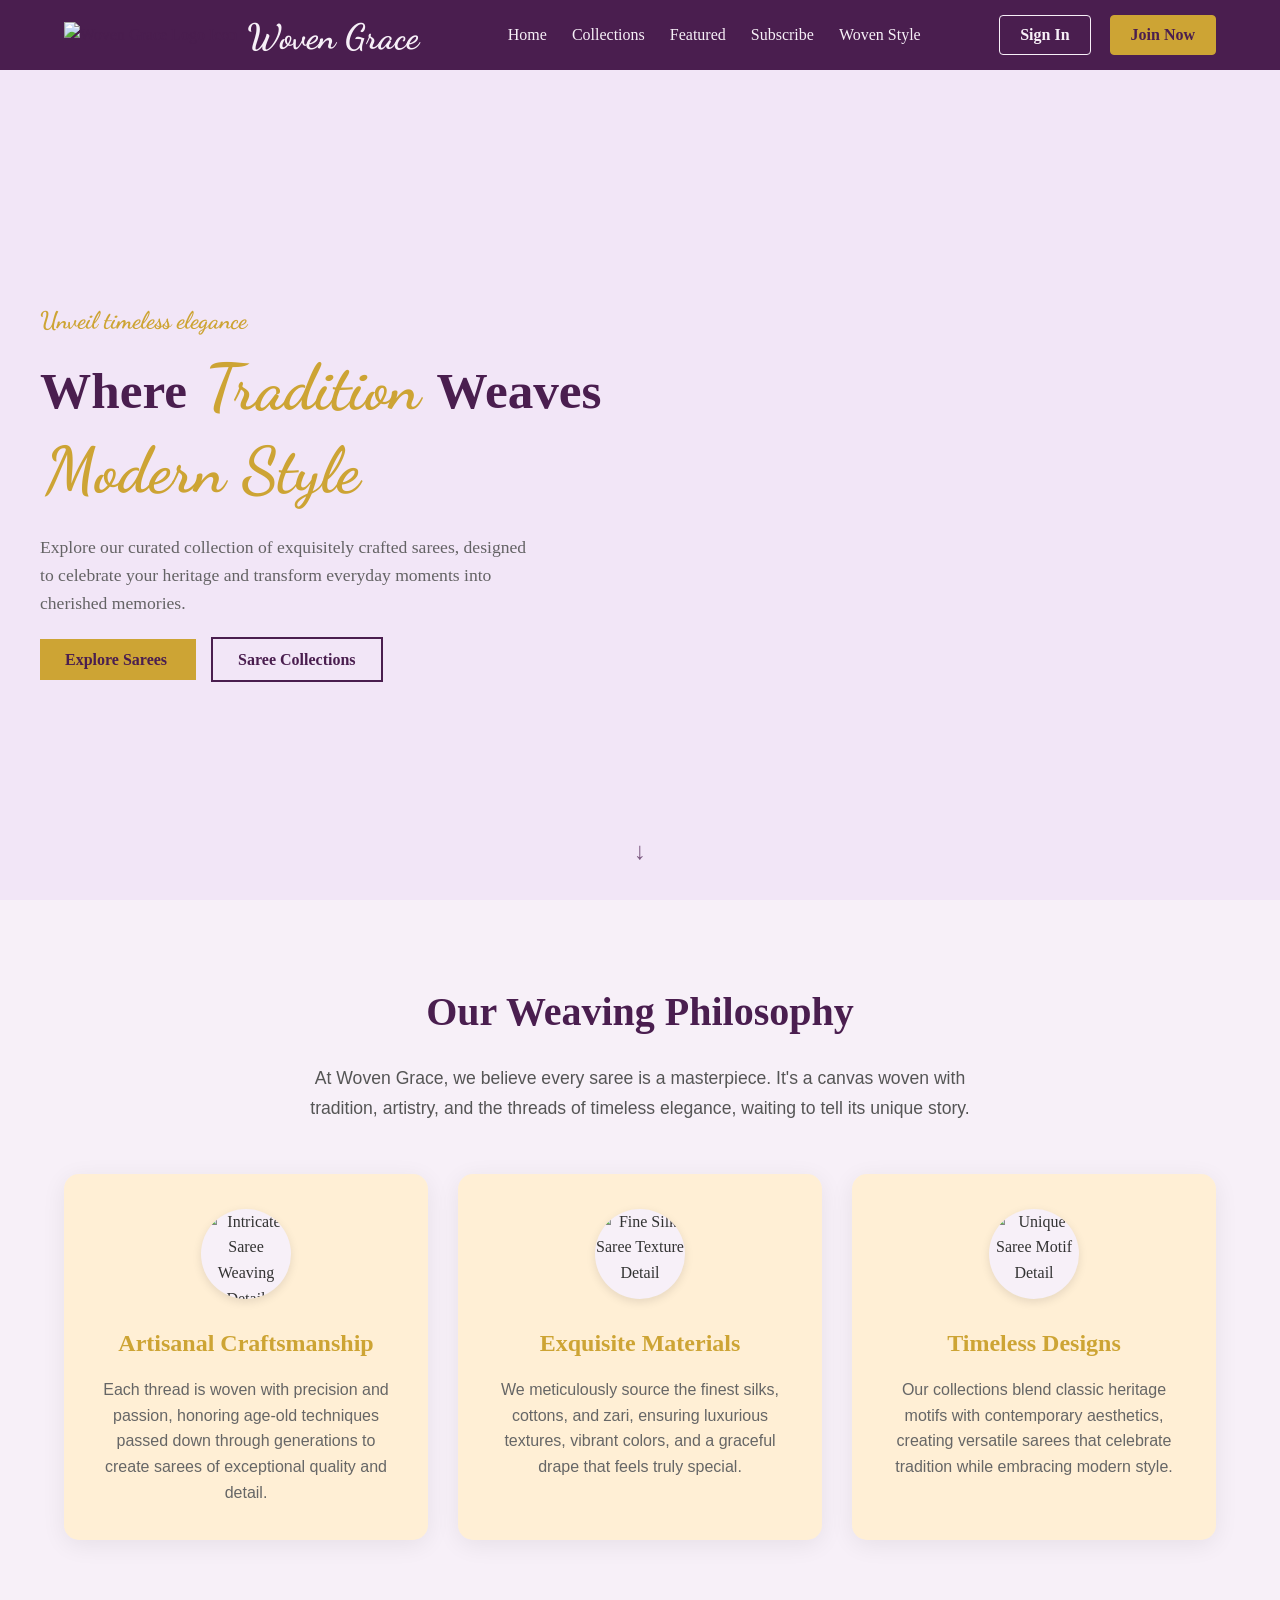
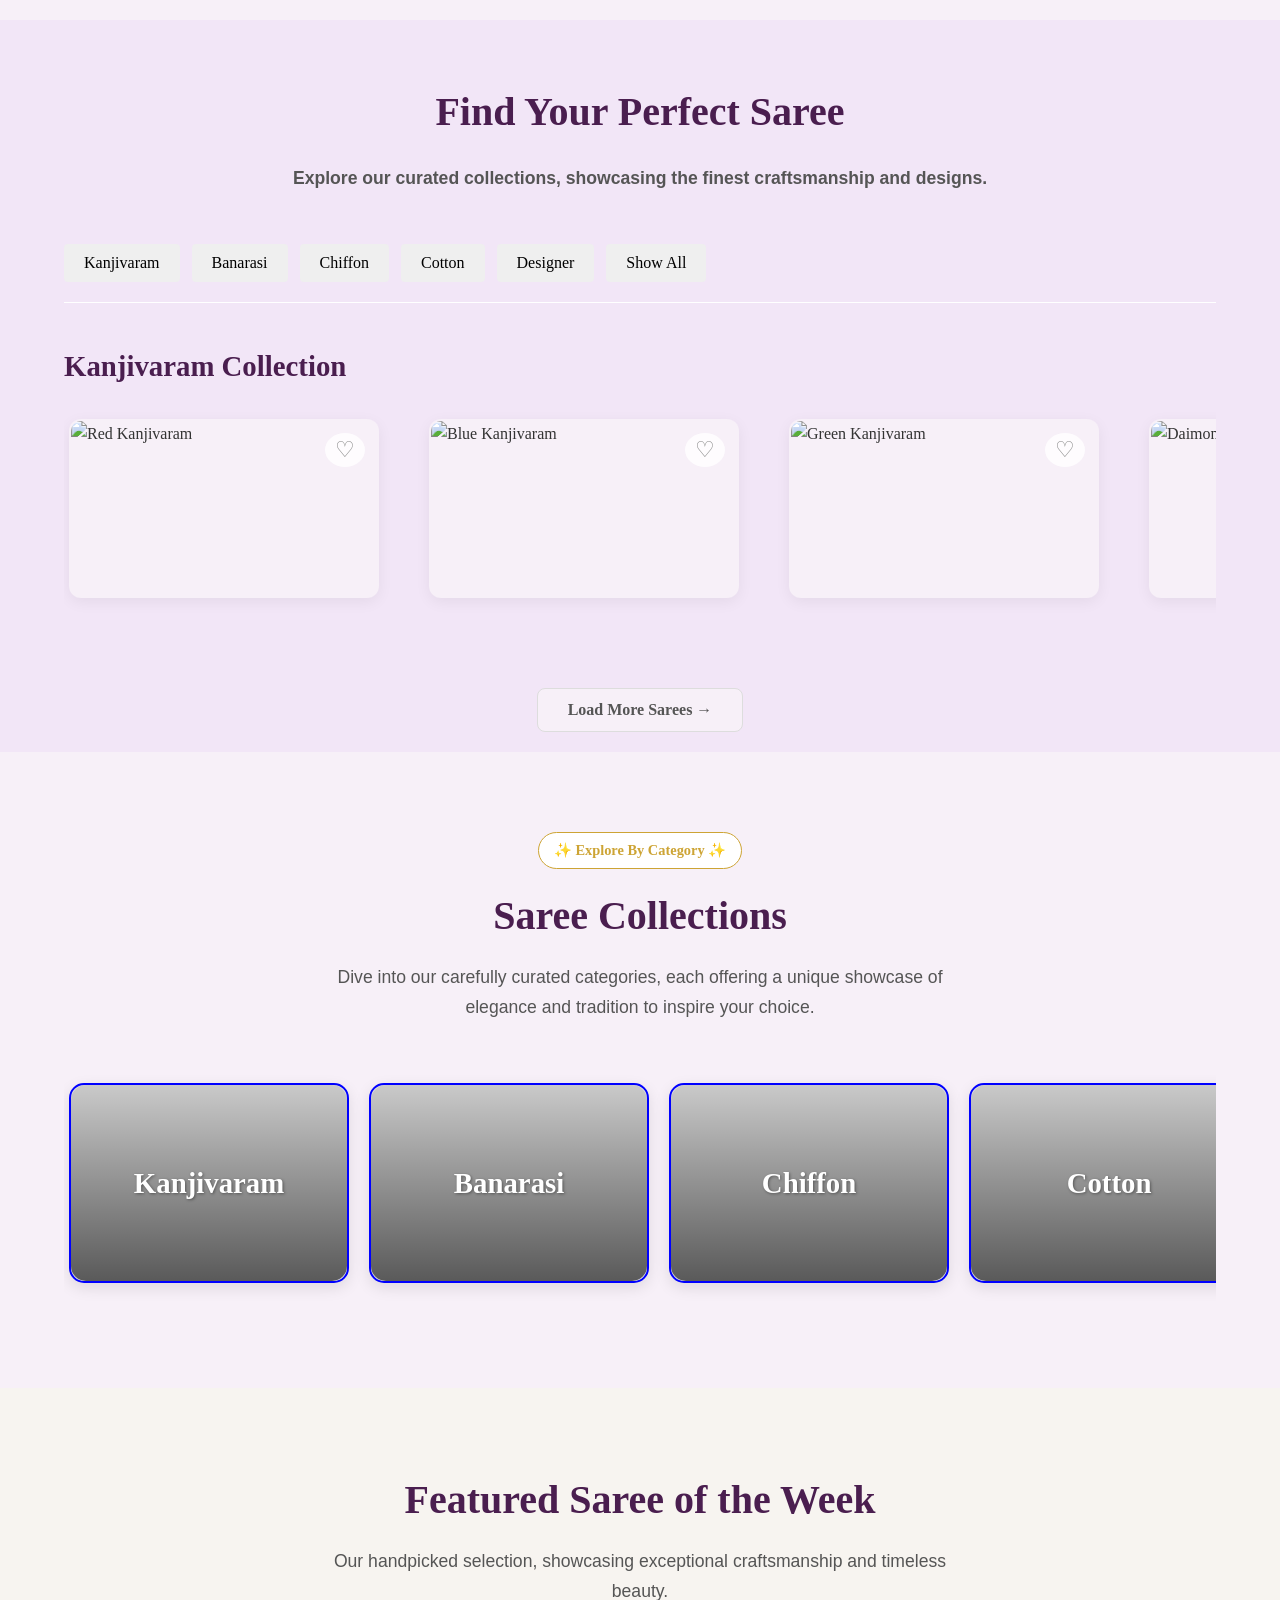
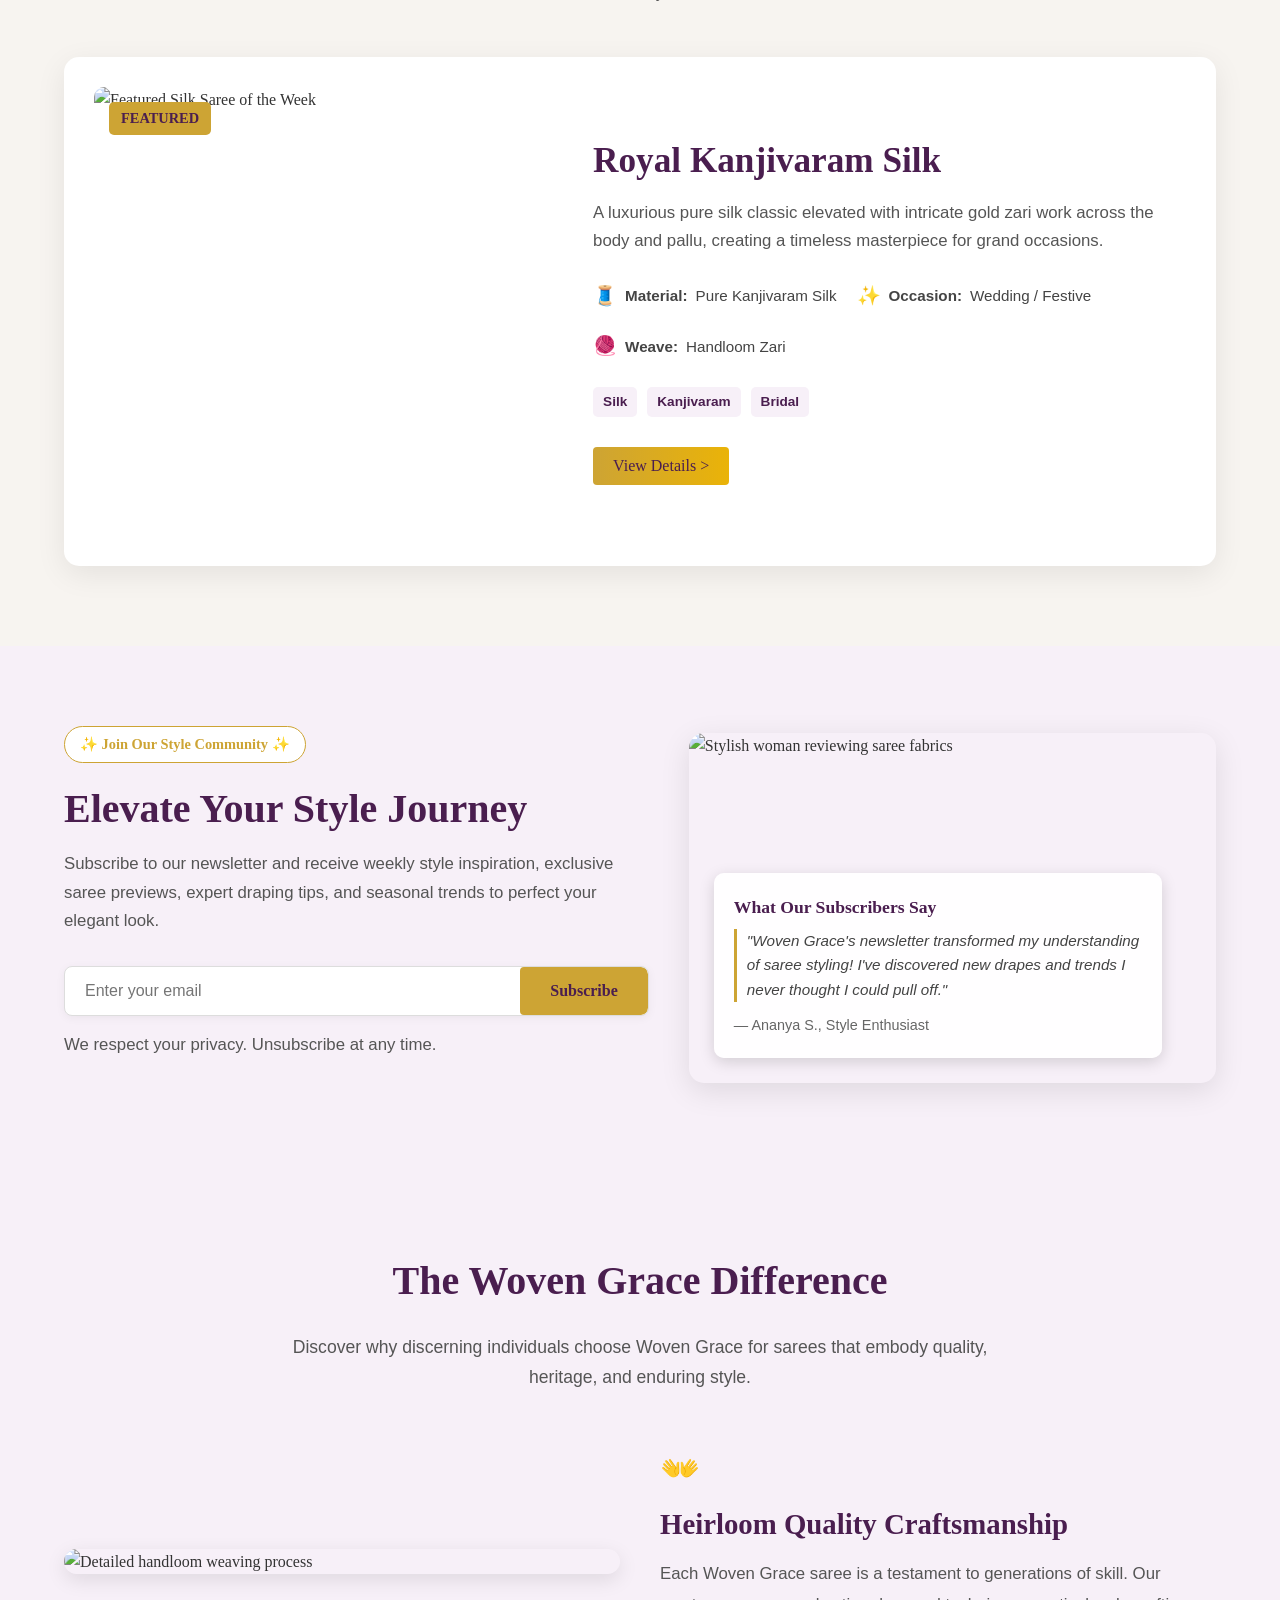
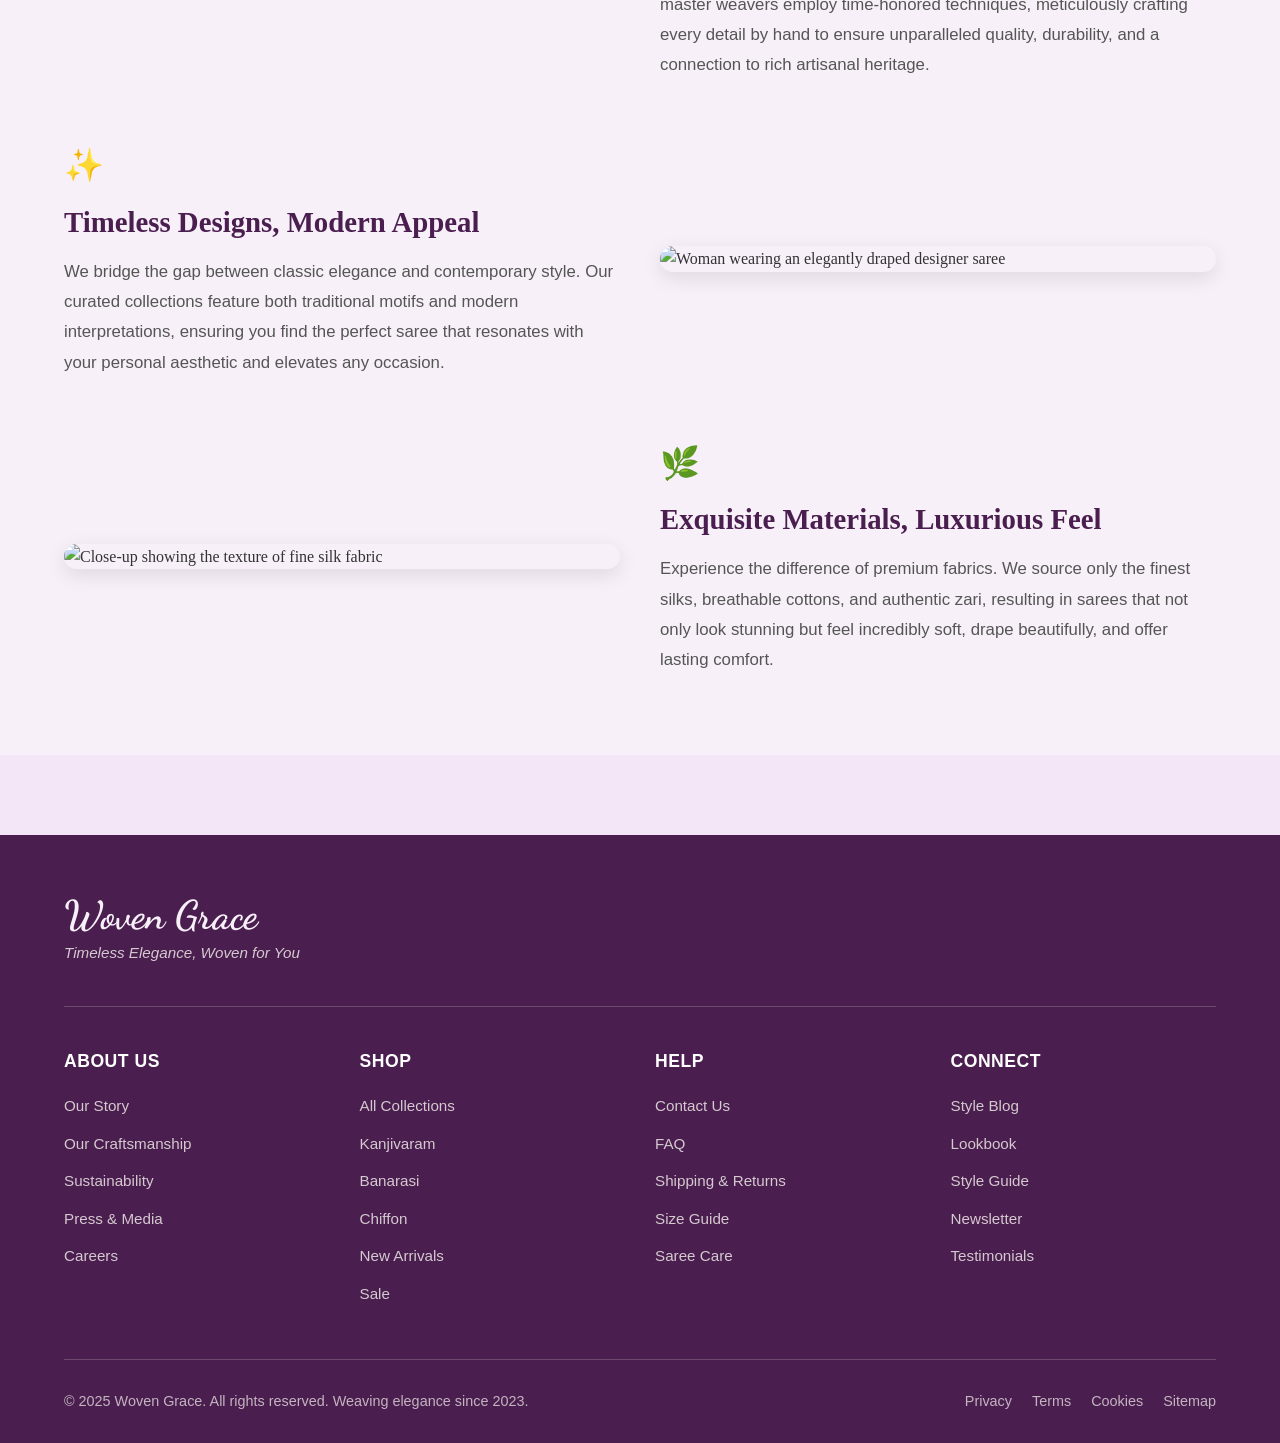
==== index.html @ 73d15162 "code" ====
<!DOCTYPE html>
<html lang="en">
<head>
    <meta charset="UTF-8">
    <meta name="viewport" content="width=device-width, initial-scale=1.0">
    <title>Woven Grace - Exquisite Sarees</title>
    <link rel="stylesheet" href="style.css">
    <link rel="stylesheet" href="saree-detail.html">
    <!-- Link Google Fonts -->
    <link rel="preconnect" href="https://fonts.googleapis.com">
    <link rel="preconnect" href="https://fonts.gstatic.com" crossorigin>
    <link href="https://fonts.googleapis.com/css2?family=Dancing+Script:wght@700&family=Montserrat:wght@300;400;700&display=swap" rel="stylesheet">
</head>
<body>

    <!-- Header Section -->
    <header class="site-header">
        <div class="container header-container">
            <div class="logo">
                <!-- Logo Image -->
                <!-- !!! Replace 'logo-placeholder.png' with your actual logo file !!! -->
                <img src="https://www.hobbycraft.co.uk/on/demandware.static/-/Sites-hobbycraft-uk-master/default/dw15dc6fa6/images/large/647153_1001_1_-poly-silk-satin-per-metre-blue_800.jpg" alt="Woven Grace Logo Icon">
                <!-- Site Title Text -->
                <span class="logo-text">Woven Grace</span>
            </div>
            <nav class="main-nav">
                <ul>
                    <li><a href="#">Home</a></li> <!-- Link to top or separate page -->
                    <!-- UPDATE href -->
                    <li><a href="#explore-categories">Collections</a></li>
                    <!-- UPDATE href -->
                    <li><a href="#featured-saree">Featured</a></li>
                     <!-- UPDATE href -->
                     <li><a href="#newsletter-section">Subscribe</a></li>
                    <li><a href="#why-choose">Woven Style</a></li>
                </ul>
            </nav>
            <div class="user-actions">
                <!-- ADD ID HERE -->
                <button id="signin-btn-header" class="btn btn-signin">Sign In</button>
                <!-- ADD ID HERE -->
                <button id="joinnow-btn-header" class="btn btn-join">Join Now</button>
            </div>
        </div>
    </header>

    <!-- Hero Section -->
    <section class="hero">
        <!-- Background Elements -->
        <div class="hero-background">
            <!-- Saree Image -->
            <!-- !!! Replace with your local path e.g., src="saree-background.jpg" !!! -->
            <img
                src="https://static.vecteezy.com/system/resources/previews/024/840/349/non_2x/closeup-of-rippled-white-silk-fabric-texture-background-free-photo.jpg" /* <-- TEMPORARY URL */
                alt="Elegant Purple and Gold Woven Saree"
                class="floating-saree"
            />
            <!-- Dark Overlay -->
            <div class="dark-overlay"></div>
        </div>
            <!-- ... -->
           <!-- Scroll Indicator - Ensure it's a link -->
           <div class="scroll-indicator">
               <a href="#philosophy" aria-label="Scroll down"> 
                   <span>↓</span>
               </a>
           </div>

           
        <!-- Content -->
        <div class="container hero-content-container">
             <div class="hero-content">
                <span class="tagline curly-text">Unveil timeless elegance</span>
                <h1>
                    Where <span class="highlight curly-text">Tradition</span> Weaves
                    <span class="highlight curly-text">Modern Style</span>
                </h1>
                <p>
                    Explore our curated collection of exquisitely crafted sarees, designed
                    to celebrate your heritage and transform everyday moments into
                    cherished memories.
                </p>
                <div class="hero-buttons">
                    <a href="#saree-collections" class="btn btn-primary">Explore Sarees </a>

                    <!-- This one should point to the category blocks section -->
                    <a href="#explore-categories" class="btn btn-secondary">Saree Collections</a>
                 </div>
            </div>
        </div>

    </section>

    <!-- Rest of the page content -->
        <!-- Weaving Philosophy Section - REVERTED to previous structure -->
         
    <section class="philosophy-section" id="philosophy">
        <div class="container">
            <h2 class="section-title">Our Weaving Philosophy</h2>
            <p class="section-intro">
                At Woven Grace, we believe every saree is a masterpiece. It's a canvas woven with tradition, artistry, and the threads of timeless elegance, waiting to tell its unique story.
            </p>

            <div class="philosophy-cards">
                <!-- Card 1: Structure reverted -->
                <div class="card animate-on-scroll">
                    <div class="card-image-container">
                        <!-- !!! Replace with a close-up image of intricate weaving/border !!! -->
                        <img src="https://tse3.mm.bing.net/th?id=OIP.ozUrGNvzf_Ta0wp2q2azLQHaHf&pid=Api&P=0&h=180" alt="Intricate Saree Weaving Detail">
                    </div>
                    <h3>Artisanal Craftsmanship</h3>
                    <p>
                        Each thread is woven with precision and passion, honoring age-old techniques passed down through generations to create sarees of exceptional quality and detail.
                    </p>
                </div>

                <!-- Card 2: Structure reverted -->
                <div class="card animate-on-scroll delay-1">
                     <div class="card-image-container">
                        <!-- !!! Replace with a close-up image of fine silk/zari texture !!! -->
                        <img src="http://www.koskii.com/cdn/shop/collections/collection-silk-saree.jpg?v=1673258356" alt="Fine Silk Saree Texture Detail">
                    </div>
                    <h3>Exquisite Materials</h3>
                    <p>
                        We meticulously source the finest silks, cottons, and zari, ensuring luxurious textures, vibrant colors, and a graceful drape that feels truly special.
                    </p>
                </div>

                <!-- Card 3: Structure reverted -->
                <div class="card animate-on-scroll delay-2">
                     <div class="card-image-container">
                         <!-- !!! Replace with a close-up image of a unique saree motif/design !!! -->
                        <img src="https://5.imimg.com/data5/ANDROID/Default/2021/6/QM/XM/TF/71772596/product-jpeg.jpg" alt="Unique Saree Motif Detail">
                    </div>
                    <h3>Timeless Designs</h3>
                    <p>
                        Our collections blend classic heritage motifs with contemporary aesthetics, creating versatile sarees that celebrate tradition while embracing modern style.
                    </p>
                </div>
            </div>
        </div>
        
    </section>

      <!-- Saree Collections Section - RESTRUCTURED -->
      <section class="collections-section" id="saree-collections">
        <div class="container">
            <!-- Section Header & Filters (Keep search/main filters if desired, simplified here) -->
            <div class="collections-header">
                 <div class="collections-title-intro">
                    <h2 class="section-title">Find Your Perfect Saree</h2>
                    <p class="section-intro">
                        Explore our curated collections, showcasing the finest craftsmanship and designs.
                    </p>
                </div>
                <!-- Optional: Keep search/main filters here if needed -->
            </div>

            <!-- Category Tags - UPDATED with data-target -->
            <div class="category-tags">
                <button class="tag-btn active" data-target="#kanjivaram-row">Kanjivaram</button>
                <button class="tag-btn" data-target="#banarasi-row">Banarasi</button>
                <button class="tag-btn" data-target="#chiffon-row">Chiffon</button>
                <button class="tag-btn" data-target="#cotton-row">Cotton</button>
                <button class="tag-btn" data-target="#designer-row">Designer</button>
                <button class="tag-btn" data-target="all">Show All</button> <!-- Target "all" -->
            </div>

            <!-- Saree Rows Container -->
            <div class="saree-rows-container">

                <!-- Kanjivaram Row (Visible by default) -->
                <div id="kanjivaram-row" class="saree-row">
                    <h3 class="row-title">Kanjivaram Collection</h3>
                    <div class="row-items">
                        <!-- Card 1.1 -->
                        <div class="product-card" data-category="kanjivaram silk bridal">
                            <a href="saree-detail.html" class="product-card-link" id="1">
                            <div class="card-image"><img src="https://cliosilks.com/cdn/shop/files/DSC04421_1800x1800.jpg?v=1700922359" alt="Red Kanjivaram" class="product-card-link"> <button class="wishlist-btn">♡</button></div>
                            <div class="card-content"> <div class="card-tags"><span class="tag">Silk</span></div> <h3>Regal Red Kanjivaram</h3> <p class="card-description">Pure silk, gold zari.</p> <div class="card-info"><span class="price">$350</span></div> <button class="bookmark-btn">☆</button></div>
                        </div>
                    </a>
                        <!-- Card 1.2 -->
                        <div class="product-card" data-category="kanjivaram silk party-wear">
                            <a href="saree-detail.html" class="product-card-link" id="2">
                            <div class="card-image"><img src="https://reewazinternational.com/wp-content/uploads/formidable/6/10361-RICH-PALLU-FANCY-ETHNIC-SOFT-KANCHIVARAM-SILK-SAREES-COLLECTION-BY-REEWAZ-3-1.jpeg" alt="Blue Kanjivaram" class="product-card-link"> <button class="wishlist-btn">♡</button></div>
                            <div class="card-content"> <div class="card-tags"><span class="tag">Silk</span></div> <h3>Azure Blue Kanjivaram</h3> <p class="card-description">Contrast border, zari.</p> <div class="card-info"><span class="price">$380</span></div> <button class="bookmark-btn">☆</button></div>
                        </div>
                        </a>
                                                 <!-- Card 1.3 -->
                        <div class="product-card" data-category="kanjivaram silk traditional">
                            <a href="saree-detail.html" class="product-card-link" id="3">
                            <div class="card-image"><img src="https://wholetex.sgp1.cdn.digitaloceanspaces.com/full/kanchivaram-green-silk-sarees-94.jpg" alt="Green Kanjivaram" class="product-card-link"> <button class="wishlist-btn">♡</button></div>
                            <div class="card-content"> <div class="card-tags"><span class="tag">Silk</span></div> <h3>Emerald Kanjivaram</h3> <p class="card-description">Traditional motifs.</p> <div class="card-info"><span class="price">$320</span></div> <button class="bookmark-btn">☆</button></div>
                        </div>
                    </a>
                        <!-- Card 1.4 -->
                        <div class="product-card" data-category="kanjivaram silk traditional">
                            <a href="saree-detail.html" class="product-card-link" id="4">
                            <div class="card-image"><img src="https://wholetex.sgp1.cdn.digitaloceanspaces.com/full/kanchivaram-pure-heavy-organza-silk-saree-318.jpg" alt="Daimond Kanjivaram" class="product-card-link"> <button class="wishlist-btn">♡</button></div>
                            <div class="card-content"> <div class="card-tags"><span class="tag">Silk</span></div> <h3>Daimond Kanjivaram</h3> <p class="card-description">Traditional motifs.</p> <div class="card-info"><span class="price">$320</span></div> <button class="bookmark-btn">☆</button></div>
                        </div>
                    </a>
                        <!-- Card 1.5 -->
                        <div class="product-card" data-category="kanjivaram silk traditional">
                            <a href="saree-detail.html" class="product-card-link" id="5">
                            <div class="card-image"><img src="http://www.shakthistyles.com/cdn/shop/products/WhatsAppImage2022-08-17at6.22.30AM_1.jpg?v=1678728379" alt="Yellow Kanjivaram"> <button class="wishlist-btn">♡</button></div>
                            <div class="card-content"> <div class="card-tags"><span class="tag">Silk</span></div> <h3>Yellow Kanjivaram</h3> <p class="card-description">Traditional motifs.</p> <div class="card-info"><span class="price">$320</span></div> <button class="bookmark-btn">☆</button></div>
                        </div>
                    </a>
                    </div>
                </div>

                <!-- Banarasi Row (Hidden by default) -->
                <div id="banarasi-row" class="saree-row hidden-row">
                     <h3 class="row-title">Banarasi Collection</h3>
                     <div class="row-items">
                         <!-- Card 2.1 -->
                        <div class="product-card" data-category="banarasi silk bridal">
                            <a href="saree-detail.html" class="product-card-link">
                            <div class="card-image"><img src="https://cdn.exoticindia.com/images/products/original/textiles-2019/tab337-classicgreen.jpg" alt="Green Banarasi"> <button class="wishlist-btn">♡</button></div>
                            <div class="card-content"> <div class="card-tags"><span class="tag">Silk</span><span class="tag">Bridal</span></div> <h3>Lush Green Banarasi</h3> <p class="card-description">Rich brocade work.</p> <div class="card-info"><span class="price">$420</span></div> <button class="bookmark-btn">☆</button></div>
                        </div>
                    </a>
                         <!-- Card 2.2 -->
                         <div class="product-card" data-category="banarasi art-silk party-wear">
                            <a href="saree-detail.html" class="product-card-link">
                            <div class="card-image"><img src="https://pbs.twimg.com/media/EuQOl5CVgAgpSJX.jpg" alt="Pink Banarasi"> <button class="wishlist-btn">♡</button></div>
                            <div class="card-content"> <div class="card-tags"><span class="tag">Art Silk</span></div> <h3>Peach Banarasi Style</h3> <p class="card-description">Woven art silk, festive.</p> <div class="card-info"><span class="price">$110</span></div> <button class="bookmark-btn">☆</button></div>
                        </div>
                    </a>
                            <!-- Card 2.3 -->
                        <div class="product-card" data-category="banarasi silk traditional">
                            <a href="saree-detail.html" class="product-card-link">
                            <div class="card-image"><img src="https://dvanza.com/wp-content/uploads/Stunning-Purple-Banarasi-Soft-Silk-Saree-dvz0002632.jpeg" alt="purple Banarasi"> <button class="wishlist-btn">♡</button></div>
                            <div class="card-content"> <div class="card-tags"><span class="tag">Art Silk</span></div> <h3>Green Banarasi Style</h3> <p class="card-description">Woven art silk, festive.</p> <div class="card-info"><span class="price">$110</span></div> <button class="bookmark-btn">☆</button></div>
                        </div>
                    </a>
                        <!-- Card 2.4 -->
                        <div class="product-card" data-category="banarasi silk traditional">
                            <a href="saree-detail.html" class="product-card-link">
                            <div class="card-image"><img src="https://www.monastoor.com/wp-content/uploads/2022/03/Royal-Blue-Katan-Silk-Saree.jpeg" alt="Royal Banarasi"> <button class="wishlist-btn">♡</button></div>
                            <div class="card-content"> <div class="card-tags"><span class="tag">Art Silk</span></div> <h3>Royal Blue Banarasi Style</h3> <p class="card-description">Woven art silk, festive.</p> <div class="card-info"><span class="price">$110</span></div> <button class="bookmark-btn">☆</button></div>
                        </div>
                    </a>
                    </div>
                </div>

                <!-- Chiffon Row (Hidden by default) -->
                <div id="chiffon-row" class="saree-row hidden-row">
                    <h3 class="row-title">Chiffon Collection</h3>
                     <div class="row-items">
                        <!-- Card 3.1 -->
                        <div class="product-card" data-category="chiffon floral casual">
                            <a href="saree-detail.html" class="product-card-link">
                            <div class="card-image"><img src="https://www.monastoor.com/wp-content/uploads/2022/02/Pink-Chiffon-georggette-saree-.jpeg" alt="Floral Chiffon"> <button class="wishlist-btn">♡</button></div>
                            <div class="card-content"> <div class="card-tags"><span class="tag">Floral</span></div> <h3>Blush Pink Floral</h3> <p class="card-description">Lightweight, daily wear.</p> <div class="card-info"><span class="price">$85</span></div> <button class="bookmark-btn">☆</button></div>
                        </div>
                    </a>
                        <!-- Card 3.2 -->
                        <div class="product-card" data-category="chiffon party-wear solid">
                            <a href="saree-detail.html" class="product-card-link">
                            <div class="card-image"><img src="https://i.pinimg.com/736x/87/34/6b/87346b64a4c4e31918680b2ed807f3d1.jpg" alt="Navy Chiffon"> <button class="wishlist-btn">♡</button></div>
                            <div class="card-content"> <div class="card-tags"><span class="tag">Party Wear</span></div> <h3>Midnight Blue Chiffon</h3> <p class="card-description">Elegant, evening events.</p> <div class="card-info"><span class="price">$95</span></div> <button class="bookmark-btn">☆</button></div>
                        </div>
                    </a>
                        <!-- Card 3.3 -->
                        <div class="product-card" data-category="chiffon party-wear solid">
                            <a href="saree-detail.html" class="product-card-link">
                            <div class="card-image"><img src="https://5.imimg.com/data5/SELLER/Default/2022/11/RN/QA/AM/161111585/pattu-1000x1000.jpeg" alt="Navy Chiffon"> <button class="wishlist-btn">♡</button></div>
                            <div class="card-content"> <div class="card-tags"><span class="tag">Party Wear</span></div> <h3>Midnight Green Chiffon</h3> <p class="card-description">Elegant, evening events.</p> <div class="card-info"><span class="price">$95</span></div> <button class="bookmark-btn">☆</button></div>
                        </div>
                    </a>
                    </div>
                </div>

                 <!-- Cotton Row (Hidden by default) -->
                <div id="cotton-row" class="saree-row hidden-row">
                    <h3 class="row-title">Cotton Collection</h3>
                     <div class="row-items">
                        <!-- Card 4.1 -->
                        <div class="product-card" data-category="cotton handloom office-wear">
                            <a href="saree-detail.html" class="product-card-link">
                            <div class="card-image"><img src="https://i.pinimg.com/originals/91/f2/9c/91f29caae293f42e0ebd9517574939e1.jpg" alt="Blue Cotton"> <button class="wishlist-btn">♡</button></div>
                            <div class="card-content"> <div class="card-tags"><span class="tag">Handloom</span></div> <h3>Sky Blue Cotton</h3> <p class="card-description">Comfortable, ideal for work.</p> <div class="card-info"><span class="price">$60</span></div> <button class="bookmark-btn">☆</button></div>
                        </div>
                    </a>
                         <!-- Card 4.2 -->
                        <div class="product-card" data-category="cotton casual daily-wear">
                            <a href="saree-detail.html" class="product-card-link">
                            <div class="card-image"><img src="https://i.pinimg.com/736x/11/4d/0d/114d0da5956a135b75a61494a14ba638.jpg" alt="Yellow Cotton"> <button class="wishlist-btn">♡</button></div>
                            <div class="card-content"> <div class="card-tags"><span class="tag">Casual</span></div> <h3>Sunshine Yellow Cotton</h3> <p class="card-description">Soft, daily wear comfort.</p> <div class="card-info"><span class="price">$45</span></div> <button class="bookmark-btn">☆</button></div>
                        </div>
                    </a>
                            <!-- Card 4.3 -->
                            <div class="product-card" data-category="cotton casual daily-wear">
                                <a href="saree-detail.html" class="product-card-link">
                                <div class="card-image"><img src="https://i.pinimg.com/originals/90/45/6b/90456b2ebcc165eac52133d4361d9e99.jpg" alt="Green Cotton"> <button class="wishlist-btn">♡</button></div>
                                <div class="card-content"> <div class="card-tags"><span class="tag">Casual</span></div> <h3>Sunshine Green Cotton</h3> <p class="card-description">Soft, daily wear comfort.</p> <div class="card-info"><span class="price">$45</span></div> <button class="bookmark-btn">☆</button></div>
                            </div>
                        </a>
                            <!-- Card 4.4 -->
                            <div class="product-card" data-category="cotton casual daily-wear">
                                <a href="saree-detail.html" class="product-card-link">
                                <div class="card-image"><img src="https://i.pinimg.com/736x/c3/91/5b/c3915bfc3d99930e85e9474295106a89.jpg" alt="silver Cotton"> <button class="wishlist-btn">♡</button></div>
                                <div class="card-content"> <div class="card-tags"><span class="tag">Casual</span></div> <h3>Sunshine silver Cotton</h3> <p class="card-description">Soft, daily wear comfort.</p> <div class="card-info"><span class="price">$45</span></div> <button class="bookmark-btn">☆</button></div>
                            </div>
                        </a>
                    </div>
                </div>

                 <!-- Designer Row (Hidden by default) -->
                 <div id="designer-row" class="saree-row hidden-row">
                     <h3 class="row-title">Designer Collection</h3>
                     <div class="row-items">
                        <!-- Card 5.1 -->
                        <div class="product-card" data-category="designer georgette party-wear">
                            <a href="saree-detail.html" class="product-card-link">
                            <div class="card-image"><img src="https://5.imimg.com/data5/SELLER/Default/2023/1/IG/UC/ND/28280455/banarasi-silk-saree-500x500.jpg" alt="Designer Georgette"> <button class="wishlist-btn">♡</button></div>
                            <div class="card-content"> <div class="card-tags"><span class="tag">Georgette</span></div> <h3>Golden Hour Georgette</h3> <p class="card-description">Sequin embellishments.</p> <div class="card-info"><span class="price">$199</span></div> <button class="bookmark-btn">☆</button></div>
                        </div>
                    </a>
                         <!-- Card 5.2 -->
                        <div class="product-card" data-category="designer modern art-silk">
                            <a href="saree-detail.html" class="product-card-link">
                            <div class="card-image"><img src="https://i.pinimg.com/originals/70/a1/ae/70a1ae3a703276af8d6d63fa219e83f1.jpg" alt="Modern Designer Saree"> <button class="wishlist-btn">♡</button></div>
                            <div class="card-content"> <div class="card-tags"><span class="tag">Modern</span></div> <h3>Abstract Print Designer</h3> <p class="card-description">Unique print on art silk.</p> <div class="card-info"><span class="price">$180</span></div> <button class="bookmark-btn">☆</button></div>
                        </div>
                    </a>
                    </div>
                 </div>

            </div> <!-- End Saree Rows Container -->
        </div> <!-- End Saree Rows Container -->

        <!-- Load More Button -->
        <div class="load-more-container">
            <button id="load-more-btn" class="btn load-more-btn">
                <center>Load More Sarees <span class="arrow">→</span></center>
            </button>
        </div>
            <!-- Explore by Category Section -->
    <section class="category-explore-section" id="explore-categories">
        <div class="container">

            <div class="explore-tag">
                ✨ Explore By Category ✨
            </div>

            <h2 class="section-title">Saree Collections</h2>
            <p class="section-intro">
                Dive into our carefully curated categories, each offering a unique showcase of elegance and tradition to inspire your choice.
            </p>

            <div class="category-grid">
                <!-- Category Block 1: Kanjivaram -->
                <a href="#kanjivaram-row" class="category-block category-block-kanjivaram animate-category">
                    <span class="category-name">Kanjivaram</span>
                </a>

                <!-- Category Block 2: Banarasi -->
                <a href="#banarasi-row" class="category-block category-block-banarasi animate-category delay-1">
                    <span class="category-name">Banarasi</span>
                </a>

                <!-- Category Block 3: Chiffon -->
                <a href="#chiffon-row" class="category-block category-block-chiffon animate-category delay-2">
                    <span class="category-name">Chiffon</span>
                </a>

                <!-- Category Block 4: Cotton -->
                 <a href="#cotton-row" class="category-block category-block-cotton animate-category delay-3">
                    <span class="category-name">Cotton</span>
                </a>

                <!-- Category Block 5: Designer -->
                <a href="#designer-row" class="category-block category-block-designer animate-category delay-4">
                    <span class="category-name">Designer</span>
                </a>
            </div>
        </div>
    </section>
    

    <!-- You might add a Footer section after this -->
    <!-- Featured Saree Section -->
    <section class="featured-saree-section" id="featured-saree">
        <div class="container">
            <h2 class="section-title">Featured Saree of the Week</h2>
            <p class="section-intro">
                Our handpicked selection, showcasing exceptional craftsmanship and timeless beauty.
            </p>

            <div class="featured-content-box">
                <!-- Left Column: Image -->
                <div class="featured-image-col">
                    <div class="featured-image-wrapper">
                         <!-- !!! Replace with your featured saree image !!! -->
                        <img src="https://templeofnavratna.com/wp-content/uploads/2021/04/Red-Saree-Folded-scaled.jpg" alt="Featured Silk Saree of the Week">
                        <span class="featured-tag">Featured</span>
                    </div>
                </div>

                <!-- Right Column: Details -->
                <div class="featured-details-col">
                    <h3>Royal Kanjivaram Silk</h3>
                    <p class="featured-description">
                        A luxurious pure silk classic elevated with intricate gold zari work across the body and pallu, creating a timeless masterpiece for grand occasions.
                    </p>
                    <div class="featured-info-pills">
                        <div>
                            <span class="info-icon">🧵</span> <!-- Example Icon -->
                            <strong>Material:</strong> Pure Kanjivaram Silk
                        </div>
                         <div>
                            <span class="info-icon">✨</span> <!-- Example Icon -->
                            <strong>Occasion:</strong> Wedding / Festive
                        </div>
                         <div>
                            <span class="info-icon">🧶</span> <!-- Example Icon -->
                            <strong>Weave:</strong> Handloom Zari
                        </div>
                    </div>
                    <div class="featured-tags">
                         <span class="tag">Silk</span>
                         <span class="tag">Kanjivaram</span>
                         <span class="tag">Bridal</span>
                    </div>
                    <button id="view-details-btn" class="btn btn-view-details">
                        View Details >
                    </button>
                </div>
            </div>
        </div>
    </section>
    <!-- Newsletter/Community Section -->
    <section class="newsletter-section" id="newsletter-section">
        <div class="container">
            <div class="newsletter-content-box">

                <!-- Left Column: Form & Text -->
                <div class="newsletter-form-col">
                    <div class="explore-tag newsletter-tag">
                        ✨ Join Our Style Community ✨
                    </div>
                    <h2>Elevate Your Style Journey</h2>
                    <p>
                        Subscribe to our newsletter and receive weekly style inspiration, exclusive saree previews, expert draping tips, and seasonal trends to perfect your elegant look.
                    </p>
                    <form id="newsletter-form" class="newsletter-form">
                        <input type="email" id="newsletter-email" placeholder="Enter your email" required>
                        <button type="submit" class="btn btn-subscribe">Subscribe</button>
                    </form>
                    <p class="privacy-note">
                        <small>We respect your privacy. Unsubscribe at any time.</small>
                    </p>
                </div>

                <!-- Right Column: Image & Testimonial -->
                <div class="newsletter-image-col"  >
                    <div class="newsletter-image-wrapper">
                        <!-- !!! Replace with a suitable image: elegant saree, model, fabric texture !!! -->
                        <img src="https://jogjakonveksi.id/wp-content/uploads/2024/04/Kain-termahal.jpg" alt="Stylish woman reviewing saree fabrics">
                        <div class="testimonial-box">
                            <h4>What Our Subscribers Say</h4>
                            <blockquote>
                                "Woven Grace's newsletter transformed my understanding of saree styling! I've discovered new drapes and trends I never thought I could pull off."
                            </blockquote>
                            <cite>— Ananya S., Style Enthusiast</cite>
                        </div>
                    </div>
                </div>

            </div>
        </div>
    </section>
    <!-- Why Choose Us Section -->
    <section class="why-choose-section"  id="why-choose">
        <div class="container">
            <h2 class="section-title">The Woven Grace Difference</h2>
            <p class="section-intro">
                Discover why discerning individuals choose Woven Grace for sarees that embody quality, heritage, and enduring style.
            </p>

            <!-- Feature Row 1: Craftsmanship -->
            <div class="feature-row">
                <div class="feature-image animate-on-scroll-fade">
                    <!-- Image depicting intricate weaving or hands on loom -->
                    <img src="https://img.freepik.com/premium-photo/closeup-traditional-handloom-weaving-colorful-fabric_200188-6874.jpg" alt="Detailed handloom weaving process">
                </div>
                <div class="feature-text animate-on-scroll-fade delay-1">
                    <span class="feature-icon">👐</span> <!-- Hand icon -->
                    <h3>Heirloom Quality Craftsmanship</h3>
                    <p>
                        Each Woven Grace saree is a testament to generations of skill. Our master weavers employ time-honored techniques, meticulously crafting every detail by hand to ensure unparalleled quality, durability, and a connection to rich artisanal heritage.
                    </p>
                </div>
            </div>

            <!-- Feature Row 2: Design (Reversed Layout) -->
            <div class="feature-row reverse-layout">
                <div class="feature-image animate-on-scroll-fade">
                    <!-- Image showcasing a unique saree design or elegant drape -->
                    <img src="https://i.pinimg.com/originals/7f/ff/b4/7fffb49de1a0cfc6882a3c7c8ae212e3.jpg" alt="Woman wearing an elegantly draped designer saree">
                </div>
                 <div class="feature-text animate-on-scroll-fade delay-1">
                    <span class="feature-icon">✨</span> <!-- Sparkles icon -->
                    <h3>Timeless Designs, Modern Appeal</h3>
                    <p>
                        We bridge the gap between classic elegance and contemporary style. Our curated collections feature both traditional motifs and modern interpretations, ensuring you find the perfect saree that resonates with your personal aesthetic and elevates any occasion.
                    </p>
                </div>
            </div>

            <!-- Feature Row 3: Materials -->
             <div class="feature-row">
                <div class="feature-image animate-on-scroll-fade">
                    <!-- Image: Close-up of luxurious silk texture -->
                    <img src="https://tse2.mm.bing.net/th?id=OIP.gikeWUkEF3N0JeZeEbmGfQHaEJ&pid=Api&P=0&h=180" alt="Close-up showing the texture of fine silk fabric">
                </div>
                <div class="feature-text animate-on-scroll-fade delay-1">
                    <span class="feature-icon">🌿</span> <!-- Leaf icon (natural materials) -->
                    <h3>Exquisite Materials, Luxurious Feel</h3>
                    <p>
                        Experience the difference of premium fabrics. We source only the finest silks, breathable cottons, and authentic zari, resulting in sarees that not only look stunning but feel incredibly soft, drape beautifully, and offer lasting comfort.
                    </p>
                </div>
            </div>

        </div>
    </section>
    

    <!-- Footer Section -->
    <!-- Footer Section would go here -->
    <!-- Footer could go here -->
    </div> <!-- End Container -->
</section> <!-- End Collections Section -->
        </div> <!-- End Container -->
    </section> <!-- End Collections Section -->

    <footer class="site-footer-main">
        <div class="container">
            <!-- Footer Top: Logo, Tagline, Socials -->
            <div class="footer-top">
                <div class="footer-logo-area">
                    <!-- Use text or img tag for logo -->
                    <span class="footer-logo-text">Woven Grace</span>
                    <span class="footer-tagline">Timeless Elegance, Woven for You</span>
                </div>
                <div class="footer-socials">
                    <a href="#" aria-label="Visit our Instagram"><svg><!-- Placeholder Instagram icon --><path d="M..."/></svg></a>
                    <a href="#" aria-label="Visit our Facebook"><svg><!-- Placeholder Facebook icon --><path d="..."/></svg></a>
                    <a href="#" aria-label="Visit our Pinterest"><svg><!-- Placeholder Pinterest icon --><path d="..."/></svg></a>
                    <a href="#" aria-label="Visit our YouTube"><svg><!-- Placeholder YouTube icon --><path d="..."/></svg></a>
                </div>
            </div>

            <!-- Footer Links Grid -->
            <div class="footer-links-grid">
                <div class="footer-col">
                    <h4>About Us</h4>
                    <ul>
                        <li><a href="#">Our Story</a></li>
                        <li><a href="#">Our Craftsmanship</a></li>
                        <li><a href="#">Sustainability</a></li>
                        <li><a href="#">Press & Media</a></li>
                        <li><a href="#">Careers</a></li>
                    </ul>
                </div>
                <div class="footer-col">
                    <h4>Shop</h4>
                    <ul>
                        <li><a href="#">All Collections</a></li>
                        <li><a href="#">Kanjivaram</a></li>
                        <li><a href="#">Banarasi</a></li>
                        <li><a href="#">Chiffon</a></li>
                        <li><a href="#">New Arrivals</a></li>
                        <li><a href="#">Sale</a></li>
                    </ul>
                </div>
                <div class="footer-col">
                    <h4>Help</h4>
                    <ul>
                        <li><a href="#">Contact Us</a></li>
                        <li><a href="#">FAQ</a></li>
                        <li><a href="#">Shipping & Returns</a></li>
                        <li><a href="#">Size Guide</a></li>
                        <li><a href="#">Saree Care</a></li>
                    </ul>
                </div>
                 <div class="footer-col">
                    <h4>Connect</h4>
                    <ul>
                        <li><a href="#">Style Blog</a></li>
                        <li><a href="#">Lookbook</a></li>
                        <li><a href="#">Style Guide</a></li>
                        <li><a href="#">Newsletter</a></li>
                        <li><a href="#">Testimonials</a></li>
                    </ul>
                </div>
            </div>

            <!-- Footer Bottom: Copyright, Legal Links -->
            <div class="footer-bottom">
                <p class="copyright">© 2025 Woven Grace. All rights reserved. Weaving elegance since 2023.</p>
                <ul class="footer-legal-links">
                    <li><a href="#">Privacy</a></li>
                    <li><a href="#">Terms</a></li>
                    <li><a href="#">Cookies</a></li>
                    <li><a href="#">Sitemap</a></li>
                </ul>
            </div>
        </div>
    <!-- Add JavaScript right before closing </body> 
    <script src="script.js"></script>


</body>
</html>
---- style.css ----
html {
    scroll-behavior: smooth; /* Ensure this rule exists */
}

:root {
    /* Define Color Palette */
    --color-purple-deep: #4a1e4f;
    --color-gold-accent: #cda434;
    --color-cream: #f8f4f0;
    --color-dark-text: #333;
    --color-overlay-start: rgba(30, 10, 40, 0.9);
    --color-overlay-end: rgba(10, 5, 15, 0.85);
    --color-light-grey-bg: #f4f4f4;
    /* --- ADD THIS --- */
    --color-light-purple-bg: #f2e6f7; /* Example light purple */

    /* Define Fonts */
    /* ... rest of variables ... */
}


/* --- Base Reset & Setup --- */
* {
    box-sizing: border-box;
    margin: 0;
    padding: 0;
}

:root {
    /* Define Color Palette */
    --color-purple-deep: #4a1e4f;
    --color-gold-accent: #cda434;
    --color-cream: #f8f4f0;
    --color-dark-text: #333;
    --color-overlay-start: rgba(30, 10, 40, 0.9); /* Darker overlay */
    --color-overlay-end: rgba(10, 5, 15, 0.85);

    /* Define Fonts */
    --font-heading: 'Montserrat', sans-serif;
    --font-body: 'Montserrat', sans-serif;
    --font-curly: 'Dancing Script', cursive;
}

body {
    font-family: var(--font-body);
    line-height: 1.6;
    color: var(--color-dark-text);
    background-color: #fff;
}

a {
    text-decoration: none;
    color: inherit;
}

ul {
    list-style: none;
}

button {
    cursor: pointer;
    border: none;
    font-family: inherit;
    padding: 10px 20px;
    border-radius: 4px;
    font-size: 1rem;
    transition: background-color 0.3s ease, color 0.3s ease, border-color 0.3s ease;
}

.container {
    width: 90%;
    max-width: 1200px;
    margin: 0 auto;
}

/* --- Header Styling --- */
.site-header {
    position: absolute;
    top: 0;
    left: 0;
    width: 100%;
    padding: 15px 0;
    z-index: 100;
    background-color: rgba(0, 0, 0, 0.1);
}

.header-container {
    display: flex;
    justify-content: space-between;
    align-items: center;
}

/* Logo Styling - Container for Image + Text */
.logo {
    display: flex;         /* Align items horizontally */
    align-items: center;   /* Align items vertically */
    gap: 10px;             /* Space between image and text */
}

.logo img {
    display: block;
    max-height: 40px;      /* Adjust image height */
    width: auto;
}

/* Site Title Text Style */
.logo-text {
    font-family: var(--font-curly);
    font-size: 2.2rem;     /* Adjust text size */
    font-weight: 700;
    color: var(--color-cream);
    line-height: 1;         /* Adjust line height for curly font */
    margin-top: 5px;        /* Fine-tune vertical alignment if needed */
}


.main-nav ul {
    display: flex;
}

.main-nav li {
    margin-left: 25px;
}

.main-nav a {
    color: var(--color-cream);
    font-size: 1rem;
    font-weight: 400;
    padding: 5px 0;
    position: relative;
    transition: color 0.3s ease;
}

.main-nav a:hover {
    color: var(--color-gold-accent);
}

.main-nav a::after {
    content: '';
    position: absolute;
    width: 0;
    height: 2px;
    bottom: -2px;
    left: 0;
    background-color: var(--color-gold-accent);
    transition: width 0.3s ease;
}

.main-nav a:hover::after {
    width: 100%;
}

.user-actions .btn {
    margin-left: 15px;
    font-weight: 700;
}

.btn-signin {
    background-color: transparent;
    color: var(--color-cream);
    border: 1px solid var(--color-cream);
}

.btn-signin:hover {
    background-color: var(--color-cream);
    color: var(--color-purple-deep);
}

.btn-join {
    background-color: var(--color-gold-accent);
    color: var(--color-purple-deep);
    border: 1px solid var(--color-gold-accent);
}

.btn-join:hover {
    background-color: #c2a96a;
    border-color: #b8912e;
}

/* --- Hero Section Styling --- */
.hero {
    height: 100vh;
    min-height: 650px;
    position: relative;
    overflow: hidden;
    display: flex;
    align-items: center;
    color: var(--color-cream);
}

/* --- Hero Background Elements --- */

.floating-saree {
    position: absolute;
    /* --- Make it cover the entire container --- */
    top: 0;
    left: 0;
    width: 100%;
    height: 100%;
    object-fit: cover; /* Crucial: Ensures image covers the area, cropping if needed */
    /* --- Keep the animation --- */
    animation: floatAnimationVeryFast 9s ease-in-out infinite;
}
    /* Remove specific partial positioning like 'right', 'max-width' */

/* --- UPDATED Floating Animation Keyframes --- */
@keyframes floatAnimation {
    0% { transform: translate(0, 0) rotate(-2deg) scale(1.05); opacity: 0.9; } /* Start slightly scaled up */
    25% { transform: translate(-15px, 20px) rotate(1deg) scale(1.07); opacity: 1; }
    50% { transform: translate(-5px, 8px) rotate(-1deg) scale(1.05); opacity: 1; }
    75% { transform: translate(10px, 15px) rotate(1.5deg) scale(1.06); opacity: 0.95; }
    100% { transform: translate(0, 0) rotate(-2deg) scale(1.05); opacity: 0.9; } /* Loop back */
}


/* --- Hero Content --- */
.hero-content-container {
    position: relative;
    z-index: 2;
    width: 100%;
}

.hero-content {
    max-width: 50%; /* Keep text area constrained to the left */
    padding-right: 20px;
}

.tagline {
    display: block;
    font-size: 1.5rem;
    font-weight: 700;
    margin-bottom: 10px;
    color: var(#f8f4f0);
    line-height: 1.2;
}

.hero-content h1 {
    font-family: var(--font-heading);
    font-size: 3.2rem;
    font-weight: 700;
    line-height: 1.3;
    margin-bottom: 20px;
    color: var(--color-cream);
}

.curly-text {
    font-family: var(--font-curly);
    font-weight: 700;
}

.hero-content h1 .highlight.curly-text {
    color: var(--color-gold-accent);
    font-size: 4rem;
    margin: 0 5px;
    display: inline-block;
}

.hero-content p {
    font-size: 1.1rem;
    font-weight: 300;
    margin-bottom: 30px;
    max-width: 500px;
    color: var(--color-cream);
    opacity: 0.9;
}

.hero-buttons .btn {
    font-size: 1rem;
    padding: 12px 25px;
    margin-right: 15px;
    font-weight: 700;
}

.btn-primary {
    background-color: var(--color-gold-accent);
    color: var(--color-purple-deep);
}

.btn-primary:hover {
    background-color: #b8912e;
}

.btn-secondary {
    background-color: transparent;
    border: 2px solid var(--color-gold-accent);
    color: var(--color-gold-accent);
}

.btn-secondary:hover {
    background-color: var(--color-gold-accent);
    color: var(--color-purple-deep);
}

/* --- Scroll Indicator --- */
.scroll-indicator {
    position: absolute;
    bottom: 30px;
    left: 50%;
    transform: translateX(-50%);
    z-index: 5;
    color: var(--color-cream);
    font-size: 1.5rem;
    opacity: 0.7;
    animation: bounce 2s infinite ease-in-out;
}

@keyframes bounce {
    0%, 20%, 50%, 80%, 100% { transform: translate(-50%, 0); }
    40% { transform: translate(-50%, -10px); }
    60% { transform: translate(-50%, -5px); }
}


/* --- Responsiveness --- */
@media (max-width: 768px) {
    .logo {
        gap: 5px; /* Reduce gap on smaller screens */
    }
    .logo img {
        max-height: 30px; /* Smaller logo image */
    }
    .logo-text {
        font-size: 1.8rem; /* Smaller logo text */
    }

    .hero-content {
        max-width: 85%;
        text-align: center;
        padding-left: 0;
        padding-right: 0;
        margin: 0 auto;
    }

    .hero-content h1 { font-size: 2.5rem; }
    .hero-content h1 .highlight.curly-text { font-size: 3rem; }
    .tagline { font-size: 1.2rem; }
    .hero-content p { font-size: 1rem; max-width: 100%; }

    .hero-buttons { display: flex; flex-direction: column; align-items: center; }
    .hero-buttons .btn { margin-right: 0; margin-bottom: 15px; width: 80%; max-width: 300px; }

    .floating-saree {
        width: 150%; /* Allow it to be much wider than screen */
        right: -25%;  /* Adjust position */
        top: 0%;
        opacity: 0.7;
    }

    .main-nav { display: none; }
    .header-container { justify-content: space-between; }
}

/* --- Base Reset & Setup --- */
/* ... (keep existing resets) ... */

html {
    scroll-behavior: smooth;
}

:root {
    /* Define Color Palette */
    --color-purple-deep: #4a1e4f;
    --color-gold-accent: #cda434;
    --color-cream: #f7f0f8; /* Used for light backgrounds now */
    --color-dark-text: #333;
    --color-overlay-start: rgba(30, 10, 40, 0.9);
    --color-overlay-end: rgba(10, 5, 15, 0.85);
    /* --color-light-grey-bg: #f4f4f4; */ /* Removed as reverting section BG */

    /* Define Fonts */
    --font-heading: 'Montserrat', .curly-text;
    --font-body: 'curly-text', .curly-text;
    --font-curly: 'Dancing Script', cursive;
    --font-section-title: 'Merriweather', serif;
    --font-card-body: 'Lato', sans-serif;
}

/* ... (Keep existing body, a, ul, button, container styles) ... */

/* --- Header Styling --- */
/* ... (Keep existing header styles) ... */

/* --- Hero Section Styling --- */
/* ... (Keep existing hero styles) ... */

/* Scroll indicator link style */
.scroll-indicator a {
    color: inherit;
    text-decoration: none;
}

/* --- Weaving Philosophy Section - REVERTED STYLES --- */
.philosophy-section {
    padding: 80px 0;
    background-color: var(--color-cream); /* REVERTED Background Color */
    text-align: center;
}

.section-title {
    font-family: var(--font-section-title); /* Keep updated Font */
    font-size: 2.5rem;
    font-weight: 700;
    color: var(--color-purple-deep);
    margin-bottom: 20px;
}

.section-intro {
    font-family: var(--font-card-body); /* Keep updated Font */
    font-size: 1.1rem;
    color: #555;
    max-width: 700px;
    margin: 0 auto 50px auto;
    line-height: 1.7;
}

.philosophy-cards {
    display: flex;
    justify-content: space-between;
    gap: 30px;
    flex-wrap: wrap;
}

.card {
    /* --- REVERTED Card Styling --- */
    border-color: #4a1e4f;
    background-color:papayawhip; /* White card background */
    box-shadow: #4a1e4f;
    padding: 35px 30px;
    border-radius: 15px;
    box-shadow: 0 5px 25px rgba(0, 0, 0, 0.07);
    text-align: center; /* Center text */
    flex: 1;
    min-width: 280px;
    /* Removed background image properties, flex properties, relative positioning */

    /* Animation Properties (keep as before) */
    opacity: 0;
    transform: translateY(30px);
    animation: fadeInUp 0.8s ease forwards;
    transition: transform 0.4s ease, box-shadow 0.4s ease; /* Increased transition duration slightly */
}

/* Remove overlay style */
/* .card::before { display: none; } */ /* No longer needed */

/* Re-add individual card background image styles - THESE ARE NO LONGER USED */
/* .card-craftsmanship { ... } */
/* .card-materials { ... } */
/* .card-design { ... } */

/* Stagger animation delays */
.card.delay-1 { animation-delay: 0.2s; }
.card.delay-2 { animation-delay: 0.4s; }

/* --- REVERTED Hover effect --- */
.card:hover {
    transform: translateY(-8px) scale(1.02); /* Lift AND slight scale on hover */
    box-shadow: 0 12px 35px rgba(132, 16, 105, 0.12); /* Stronger shadow on hover */
}

/* --- REINSTATED Card image container styles --- */
.card-image-container {
    width: 90px;
    height: 90px;
    border-radius: 50%;
    margin: 0 auto 25px auto;
    overflow: hidden;
    background-color: var(--color-cream); /* Fallback BG */
    display: flex;
    justify-content: center;
    align-items: center;
    box-shadow: 0 3px 10px rgba(0,0,0,0.1);
}

.card-image-container img {
    width: 100%;
    height: 100%;
    object-fit: cover;
    display: block;
}

/* Ensure card content is not positioned relatively/above overlay */
/* .card h3, .card p { position: static; z-index: auto; } */ /* Reset if previously set */

.card h3 {
    font-family: var(--font-section-title); /* Keep updated Font */
    font-size: 1.5rem;
    font-weight: 700;
    color: var(--color-gold-accent); /* REVERTED Color */
    margin-bottom: 15px;
}

.card p {
    font-family: var(--font-card-body); /* Keep updated Font */
    font-size: 1rem;
    color: #666; /* REVERTED Color */
    line-height: 1.6;
    margin-bottom: 0; /* Reset margin */
}

/* --- Animation Keyframes (keep as before) --- */
@keyframes fadeInUp {
    from { opacity: 0; transform: translateY(30px); }
    to { opacity: 1; transform: translateY(0); }
}

/* --- Responsiveness (should work with reverted styles) --- */
@media (max-width: 992px) {
    .philosophy-cards { justify-content: space-around; }
    .card {
       flex-basis: calc(50% - 20px);
       margin-bottom: 30px;
    }
}

@media (max-width: 576px) {
    .card {
       flex-basis: 90%;
       min-width: unset;
    }
    .section-title { font-size: 2rem; }
    .section-intro { font-size: 1rem; }
    .card h3 { font-size: 1.4rem; }
    .card p { font-size: 0.95rem; }
}

/* --- Saree Collections Section --- */
/* ... (Keep existing .collections-section, .collections-header, filters, tags styles) ... */

/* Product Grid - UPDATED for smaller cards */
.product-grid {
    display: grid;
    /* UPDATED: Smaller min width for cards */
    grid-template-columns: repeat(auto-fit, minmax(220px, 1fr));
    gap: 25px; /* Slightly reduced gap */
}

.product-card {
    /* Keep existing styles like background, border-radius, shadow, transition */
    background-color: #fff;
    border-radius: 12px; /* Slightly smaller radius */
    overflow: hidden;
    box-shadow: 0 4px 15px rgba(0, 0, 0, 0.06);
    transition: transform 0.3s ease, box-shadow 0.3s ease;
    border: 1px solid #eee;
    /* Add data-category attribute in HTML for JS filtering later */
}

.product-card:hover {
    transform: translateY(-5px);
    box-shadow: 0 8px 25px rgba(0, 0, 0, 0.1);
}

.card-image {
    position: relative;
}

.card-image img {
    display: block;
    width: 100%;
    height: auto;
    /* Aspect ratio helps maintain consistency if images vary */
    aspect-ratio: 4 / 5;
    object-fit: cover;
}

/* Wishlist button and Tag overlay styles remain the same */
.wishlist-btn {
    position: absolute;
    top: 10px; /* Adjust position slightly */
    right: 10px;
    background-color: rgba(255, 255, 255, 0.8);
    border: none;
    border-radius: 50%;
    width: 32px; /* Slightly smaller */
    height: 32px;
    display: flex;
    align-items: center;
    justify-content: center;
    font-size: 1.3rem; /* Slightly smaller heart */
    color: #aaa;
    cursor: pointer;
    transition: all 0.3s ease;
    line-height: 1;
}
.wishlist-btn:hover {
    background-color: rgba(255, 255, 255, 1);
    color: #e83e8c;
    transform: scale(1.1);
}
.tag-overlay {
    position: absolute;
    top: 10px;
    left: 10px;
    background-color: var(--color-gold-accent);
    color: var(--color-purple-deep);
    font-family: var(--font-body);
    font-weight: 700;
    padding: 3px 8px; /* Slightly smaller padding */
    border-radius: 5px;
    font-size: 0.75rem; /* Slightly smaller font */
    text-transform: uppercase;
}
.tag-overlay.new { background-color: #5cb85c; color: white; }
.tag-overlay.hot { background-color: #d9534f; color: white; }
.tag-overlay.sale { background-color: var(--color-purple-deep); color: white;}


/* Card Content - UPDATED for smaller cards */
.card-content {
    padding: 15px; /* Reduced padding */
    position: relative;
}

.card-tags {
    margin-bottom: 8px; /* Reduced margin */
    display: flex;
    flex-wrap: wrap;
    gap: 5px; /* Reduced gap */
}

.card-tags .tag {
    background-color: var(--color-cream);
    color: var(--color-purple-deep);
    font-family: var(--font-card-body);
    padding: 2px 6px; /* Reduced padding */
    border-radius: 4px;
    font-size: 0.75rem; /* Smaller tag font */
    font-weight: 600;
}

.card-content h3 {
    font-family: var(--font-section-title);
    font-size: 1.1rem; /* Reduced heading size */
    font-weight: 700;
    color: #333;
    margin-bottom: 6px; /* Reduced margin */
    white-space: nowrap;
    overflow: hidden;
    text-overflow: ellipsis;
}

.card-description {
    font-family: var(--font-card-body);
    font-size: 0.85rem; /* Reduced description font size */
    color: #666;
    line-height: 1.4; /* Adjusted line height */
    margin-bottom: 12px; /* Reduced margin */
    height: 4.2em; /* Approx 3 lines with new font size/line height */
    overflow: hidden;
}

.card-info {
    display: flex;
    justify-content: space-between;
    align-items: center;
    font-family: var(--font-card-body);
    font-size: 0.85rem; /* Reduced info font size */
    color: #888;
    padding-top: 10px; /* Reduced padding */
    border-top: 1px solid #eee;
}

.card-info .price {
    font-weight: 700;
    color: #444;
    font-size: 0.9rem; /* Reduced price font size */
}
.card-info .material {
    font-style: italic;
}

.bookmark-btn {
    position: absolute;
    bottom: 12px; /* Adjust position */
    right: 12px;
    background: none;
    border: none;
    font-size: 1.4rem; /* Reduced star size */
    /* Change this color */
    color: #aaaaaa; /* CHANGED from #ccc to a darker grey */
    cursor: pointer;
    transition: color 0.3s ease;
    padding: 0;
}
/* Hover color remains gold */
.bookmark-btn:hover {
    color: var(--color-gold-accent);
}

/* --- Responsiveness (adjustments for smaller base size) --- */
@media (max-width: 768px) {
    /* Header and filter responsiveness remains mostly the same */
     .product-grid {
       /* Keep 2 columns potentially */
       grid-template-columns: repeat(auto-fit, minmax(210px, 1fr)); /* Even smaller min */
       gap: 20px;
    }
     /* Further reduction in card text size if needed */
     .card-content h3 { font-size: 1rem; }
     .card-description { font-size: 0.8rem; height: 4.0em; }
     .card-info { font-size: 0.8rem; }
     .card-info .price { font-size: 0.85rem; }
}

@media (max-width: 576px) {
    /* Filter responsiveness remains the same */
     .product-grid {
        grid-template-columns: repeat(2, 1fr); /* Force two columns on mobile */
        gap: 15px; /* Reduce gap further */
     }
      .product-card {
        border-radius: 10px;
      }
      .card-content { padding: 12px; }
      .card-content h3 { font-size: 0.95rem; }
      .card-description { display: none; } /* Hide description on smallest screens */
      .card-info { padding-top: 8px; }
      .bookmark-btn { bottom: 8px; right: 8px; font-size: 1.3rem;}
      .wishlist-btn { width: 30px; height: 30px; font-size: 1.2rem;}
      .tag-overlay { font-size: 0.7rem; padding: 2px 6px; top: 8px; left: 8px;}
}
/* Specific override for very small mobile if needed */
@media (max-width: 400px) {
    .product-grid {
        grid-template-columns: 1fr; /* Single column on very small screens */
        gap: 20px;
     }
      .card-description { display: block; height: auto; } /* Show description again */
}

/* --- Saree Collections Section --- */
/* --- Saree Collections Section --- */
.collections-section {
    padding: 60px 0 80px 0; /* Adjust padding */
    background-color: var(--color-light-purple-bg); /* << CHANGED HERE */
}

/* Keep the rest of the styles for this section */
/* ... (.collections-header, .category-tags, .saree-row, .product-card, etc.) ... */
/* Header styles remain mostly the same */
.collections-header { /* ... keep styles ... */ }
.collections-title-intro { /* ... keep styles ... */
    font-family: var(--font-section-title); /* Keep updated Font */
    font-size: 2.5rem;
    font-weight: 700;
    color: var(--color-purple-deep);
    margin-bottom: 20px;
    text-align: center; /* Centered for collections */
}
.filter-controls { /* ... keep styles ... */ 
}
.search-bar { /* ... keep styles ... */ }
.main-filters { /* ... keep styles ... */ }

/* Category Tags styles remain the same */
.category-tags {
    display: flex;
    flex-wrap: wrap;
    gap: 12px;
    margin-bottom: 40px;
    padding-bottom: 20px;
    border-bottom: 1px solid #fff;
}
.tag-btn { /* ... keep styles ... */ }
.tag-btn.active { /* ... keep styles ... */ }


/* --- NEW Styles for Horizontal Rows --- */

.saree-row {
    margin-bottom: 40px; /* Space between rows */
}

.row-title {
    font-family: var(--font-section-title); /* Merriweather */
    font-size: 1.8rem;
    font-weight: 700;
    color: var(--color-purple-deep);
    margin-bottom: 20px;
    text-align: left;
}

.row-items {
    display: flex;          /* Arrange cards horizontally */
    overflow-x: auto;     /* Enable horizontal scroll if needed */
    overflow-y: hidden;   /* Hide vertical scrollbar */
    flex-wrap: nowrap;      /* Prevent cards from wrapping vertically */
    padding: 10px 5px 20px 5px; /* Add some padding for scrollbar space and aesthetics */
    gap: 20px;             /* Use gap for spacing */
    /* Optional: Improve scrolling on touch devices */
    -webkit-overflow-scrolling: touch;
    /* Optional: Hide scrollbar visually (might not work everywhere) */
    /* scrollbar-width: none; /* Firefox */
    /* &::-webkit-scrollbar { display: none; } /* Chrome/Safari/Edge */
}

/* Class to hide rows via JS */
.hidden-row {
    display: none;
}

/* --- UPDATED Product Card Styles for Horizontal Row --- */
/* --- Saree Collections Section --- */
/* ... (Keep .collections-section, .collections-header, filters, tags styles) ... */

/* --- Styles for Horizontal Rows --- */
.saree-row {
    margin-bottom: 45px; /* Increased space between rows */
}

.row-title {
    font-family: var(--font-section-title);
    font-size: 1.8rem;
    font-weight: 700;
    color: var(--color-purple-deep);
    margin-bottom: 20px;
    text-align: left;
}

.row-items {
    display: flex;
    overflow-x: auto;
    overflow-y: hidden;
    flex-wrap: nowrap;
    padding: 10px 5px 25px 5px; /* Increased bottom padding for scrollbar space */
    gap: 25px;             /* Adjusted gap */
    -webkit-overflow-scrolling: touch;
    /* Consider adding subtle scrollbar styling if desired, but hiding is inconsistent */
}

/* Class to hide rows via JS (Keep as is) */
.hidden-row { display: none; }

/* --- UPDATED Product Card Styles --- */
.product-card {
    width: 310px;       /* << INCREASED Card Width */
    flex: 0 0 auto;
    background-color: var(--color-cream);
    border-radius: 12px;
    overflow: hidden; /* Keep overflow hidden */
    box-shadow: 0 4px 15px rgba(0, 0, 0, 0.06);
    /* Use transparent border initially to prevent size jump on hover */
    border: 2px solid transparent;
    transition: transform 0.3s ease, box-shadow 0.3s ease, border-color 0.3s ease; /* Added border-color */
}

.product-card:hover {
    transform: translateY(-6px); /* Slightly reduced lift */
    box-shadow: 0 10px 30px rgba(0, 0, 0, 0.12); /* Enhanced shadow */
    border-color: var(--color-gold-accent); /* << ADDED Border Highlight */
}

.card-image { position: relative; }
.card-image img {
    display: block;
    width: 100%;
    height: auto;
    aspect-ratio: 4 / 5;
    object-fit: cover;
    border-bottom: 1px solid #eee; /* Add subtle line below image */
}

/* UPDATED Wishlist button */
.wishlist-btn {
    position: absolute;
    top: 12px;
    right: 12px;
    background-color: rgba(255, 255, 255, 0.8);
    border: none;
    border-radius: 50%;
    width: 34px; /* Adjusted size */
    height: 34px;
    display: flex;
    align-items: center;
    justify-content: center;
    font-size: 1.4rem;
    color: #888; /* Darker default grey */
    cursor: pointer;
    transition: all 0.3s ease;
    line-height: 1;
    backdrop-filter: blur(2px); /* Optional: slightly blur background */
}
.wishlist-btn:hover {
    background-color: var(--color-gold-accent); /* Gold background on hover */
    color: white; /* White heart on hover */
    transform: scale(1.1);
}

/* Tag overlay styles remain the same */
.tag-overlay { /* ... keep styles ... */ }

/* Card Content - Adjusted padding, removed fixed height on description */
.card-content {
    padding: 18px; /* Slightly increased padding */
    position: relative;
}
.card-tags { /* ... keep styles ... */ }
.card-tags .tag { /* ... keep styles ... */ }

.card-content h3 {
    font-family: var(--font-section-title);
    font-size: 1.15rem; /* Slightly larger title for wider card */
    font-weight: 700;
    color: #333;
    margin-bottom: 8px;
    white-space: nowrap;
    overflow: hidden;
    text-overflow: ellipsis;
}

.card-description {
    font-family: var(--font-card-body);
    font-size: 0.9rem; /* Slightly larger description */
    color: #666;
    line-height: 1.5;
    margin-bottom: 15px;
    /* Removed fixed height - allow it to wrap naturally */
    /* height: 2.8em; */
    overflow: hidden; /* Keep overflow hidden if needed */
}

.card-info {
    display: flex;
    justify-content: space-between;
    align-items: center;
    font-family: var(--font-card-body);
    font-size: 0.9rem;
    color: #888;
    padding-top: 12px; /* Adjusted padding */
    border-top: 1px solid #eee;
}
.card-info .price { /* ... keep styles ... */ }
.card-info .material { /* ... keep styles ... */ }

/* UPDATED Bookmark button */
.bookmark-btn {
    position: absolute;
    bottom: 15px; /* Adjusted position */
    right: 15px;
    background: none;
    border: none;
    font-size: 1.5rem; /* Adjusted size */
    color: #999; /* Darker default grey */
    cursor: pointer;
    transition: color 0.3s ease, transform 0.3s ease;
    padding: 0;
}
.bookmark-btn:hover {
    color: var(--color-gold-accent); /* Gold color on hover */
    transform: scale(1.15); /* Slightly grow star on hover */
}


/* --- Responsiveness --- */
@media (max-width: 992px) {
     .product-card { width: 280px; } /* Adjust width for tablets */
     .row-items { gap: 20px; }
}

@media (max-width: 768px) {
     .product-card { width: 250px; } /* Adjust width for smaller tablets */
     .card-content h3 { font-size: 1.1rem; }
     .card-description { font-size: 0.85rem; }
}

@media (max-width: 576px) {
     .row-title { font-size: 1.4rem; }
     .product-card { width: 220px; } /* Adjust width for mobile */
     .row-items { gap: 15px; }
     .card-content { padding: 15px; }
     .card-content h3 { font-size: 1rem; }
     .card-description { display: none; } /* Hide description */
     .card-info { font-size: 0.8rem; }
     .card-info .price { font-size: 0.85rem; }
     .wishlist-btn { width: 30px; height: 30px; font-size: 1.2rem; top: 10px; right: 10px;}
     .bookmark-btn { bottom: 10px; right: 10px; font-size: 1.3rem;}
}

/* --- Explore by Category Section --- */
.category-explore-section {
    padding: 80px 0;
    background-color: var(--color-cream); /* Match Philosophy section BG */
}

.explore-tag {
    display: inline-block;
    padding: 6px 15px;
    background-color: #fff; /* White background */
    border: 1px solid var(--color-gold-accent); /* Gold border */
    color: var(--color-gold-accent); /* Gold text */
    font-family: var(--font-body);
    font-size: 0.9rem;
    font-weight: 600;
    border-radius: 20px;
    margin-bottom: 15px;
    text-align: center;
    display: block; /* Make it block to center */
    width: fit-content; /* Adjust width to content */
    margin-left: auto;
    margin-right: auto;
}

/* Reuse section title/intro styles if they match */
.category-explore-section .section-title {
    text-align: center;
    font-family: var(--font-section-title);
    color: var(--color-purple-deep);
    margin-bottom: 15px;
}

.category-explore-section .section-intro {
    text-align: center;
    font-family: var(--font-card-body);
    color: #555;
    max-width: 650px;
    margin: 0 auto 50px auto;
}

.category-grid {
    display: grid;
    /* Adjust minmax for desired size, 300px is a good starting point */
    grid-template-columns: repeat(auto-fit, minmax(300px, 1fr));
    gap: 30px;
}

.category-block {
    display: flex; /* Use flex to help center content */
    align-items: center;
    justify-content: center;
    position: relative;
    min-height: 220px; /* Adjust height as needed */
    border-radius: 15px;
    overflow: hidden;
    text-decoration: none;
    background-size: cover;
    background-position: center;
    transition: transform 0.4s ease, box-shadow 0.4s ease;
    box-shadow: 0 5px 15px rgba(0,0,0,0.1);

    /* Animation Setup */
    opacity: 0;
    transform: translateY(20px);
    animation: fadeInUpCategory 0.7s ease forwards; /* Use a unique name */
}

/* Add dark overlay for text contrast */
.category-block::before {
    content: '';
    position: absolute;
    top: 0;
    left: 0;
    width: 100%;
    height: 100%;
    background: linear-gradient(rgba(0, 0, 0, 0.1), rgba(0, 0, 0, 0.6)); /* Subtle gradient */
    z-index: 1;
    border-radius: inherit;
    transition: background 0.4s ease;
}

.category-block:hover {
    transform: scale(1.03); /* Scale up slightly */
    box-shadow: 0 10px 25px rgba(0,0,0,0.15);
}
.category-block:hover::before {
    background: linear-gradient(rgba(0, 0, 0, 0.0), rgba(0, 0, 0, 0.7)); /* Darker on hover */
}

.category-name {
    position: relative; /* To place above overlay */
    z-index: 2;
    font-family: var(--font-section-title); /* Merriweather */
    font-size: 1.8rem;
    font-weight: 700;
    color: #fff;
    text-align: center;
    text-shadow: 1px 1px 3px rgba(0,0,0,0.4); /* Add text shadow */
}

/* --- Assign Background Images (Use your own relevant images!) --- */
/* Replace URLs with your images */
.category-block-kanjivaram {
    background-image: url('https://images.unsplash.com/photo-1617196084221-767458c74d84?w=600&q=80'); /* Red silk texture */
}
.category-block-banarasi {
     background-image: url('https://images.unsplash.com/photo-1591129798611-533139ab3569?w=600&q=80'); /* Brocade texture */
}
.category-block-chiffon {
     background-image: url('https://images.unsplash.com/photo-1595107269894-1906f17f144f?w=600&q=80'); /* Light floral/flowy */
}
.category-block-cotton {
     background-image: url('https://images.unsplash.com/photo-1561717504-6a4bccaf0d08?w=600&q=80'); /* Woven texture */
}
.category-block-designer {
     background-image: url('https://images.unsplash.com/photo-1587497949159-57f59ba28df6?w=600&q=80'); /* Embellished/modern */
}
.category-block-party {
     background-image: url('https://images.unsplash.com/photo-1543269865-cbf427effbad?w=600&q=80'); /* Festive/shiny */
}

/* --- Animation Keyframes & Delays --- */
@keyframes fadeInUpCategory {
    from { opacity: 0; transform: translateY(20px); }
    to { opacity: 1; transform: translateY(0); }
}

.animate-category.delay-1 { animation-delay: 0.1s; }
.animate-category.delay-2 { animation-delay: 0.2s; }
.animate-category.delay-3 { animation-delay: 0.3s; }
.animate-category.delay-4 { animation-delay: 0.4s; }
.animate-category.delay-5 { animation-delay: 0.5s; }


/* --- Responsiveness --- */
@media (max-width: 768px) {
    .category-grid {
        grid-template-columns: repeat(auto-fit, minmax(250px, 1fr));
        gap: 20px;
    }
     .category-name { font-size: 1.6rem; }
     .category-block { min-height: 200px; }
}
@media (max-width: 576px) {
    .category-grid {
        grid-template-columns: 1fr 1fr; /* Force two columns on mobile */
        gap: 15px;
    }
     .category-block { min-height: 160px; border-radius: 10px;}
     .category-name { font-size: 1.3rem; }
     .category-explore-section .section-title { font-size: 2rem;}
     .category-explore-section .section-intro { font-size: 0.95rem;}
}

/* --- Explore by Category Section --- */
.category-explore-section {
    padding: 80px 0;
    background-color: var(--color-cream); /* Match Philosophy section BG */
}

.explore-tag {
    display: inline-block;
    padding: 6px 15px;
    background-color: #fff; /* White background */
    border: 1px solid var(--color-gold-accent); /* Gold border */
    color: var(--color-gold-accent); /* Gold text */
    font-family: var(--font-body);
    font-size: 0.9rem;
    font-weight: 600;
    border-radius: 20px;
    margin-bottom: 15px;
    text-align: center;
    display: block; /* Make it block to center */
    width: fit-content; /* Adjust width to content */
    margin-left: auto;
    margin-right: auto;
}

/* Reuse section title/intro styles if they match */
.category-explore-section .section-title {
    text-align: center;
    font-family: var(--font-section-title);
    color: var(--color-purple-deep);
    margin-bottom: 15px;
}

.category-explore-section .section-intro {
    text-align: center;
    font-family: var(--font-card-body);
    color: #555;
    max-width: 650px;
    margin: 0 auto 50px auto;
}

.category-grid {
    display: grid;
    /* Adjust minmax for desired size, 300px is a good starting point */
    grid-template-columns: repeat(auto-fit, minmax(300px, 1fr));
    gap: 30px;
}

.category-block {
    display: flex; /* Use flex to help center content */
    align-items: center;
    justify-content: center;
    position: relative;
    min-height: 220px; /* Adjust height as needed */
    border-radius: 15px;
    overflow: hidden;
    text-decoration: none;
    background-size: cover;
    background-position: center;
    transition: transform 0.4s ease, box-shadow 0.4s ease;
    box-shadow: 0 5px 15px rgba(0,0,0,0.1);

    /* Animation Setup */
    opacity: 0;
    transform: translateY(20px);
    animation: fadeInUpCategory 0.7s ease forwards; /* Use a unique name */
}

/* Add dark overlay for text contrast */
.category-block::before {
    content: '';
    position: absolute;
    top: 0;
    left: 0;
    width: 100%;
    height: 100%;
    background: linear-gradient(rgba(0, 0, 0, 0.1), rgba(0, 0, 0, 0.6)); /* Subtle gradient */
    z-index: 1;
    border-radius: inherit;
    transition: background 0.4s ease;
}

.category-block:hover {
    transform: scale(1.03); /* Scale up slightly */
    box-shadow: 0 10px 25px rgba(0,0,0,0.15);
}
.category-block:hover::before {
    background: linear-gradient(rgba(0, 0, 0, 0.0), rgba(0, 0, 0, 0.7)); /* Darker on hover */
}

.category-name {
    position: relative; /* To place above overlay */
    z-index: 2;
    font-family: var(--font-section-title); /* Merriweather */
    font-size: 1.8rem;
    font-weight: 700;
    color: #fff;
    text-align: center;
    text-shadow: 1px 1px 3px rgba(0,0,0,0.4); /* Add text shadow */
}
/* --- Load More Button --- */
.load-more-container {
    text-align: center; /* Primary centering method */
    width: 100%;        /* Ensure container takes full width */
    margin-top: 40px;   /* Space above the button */
    padding: 20px 0;    /* Add some vertical padding */
}

/* Keep the .load-more-btn styles as they were */
.load-more-btn {
    display: inline-block;
    padding: 12px 30px;
    font-family: var(--font-body);
    font-size: 1rem;
    font-weight: 600;
    color: #555;
    background-color: var(--color-cream);
    border: 1px solid #ddd;
    border-radius: 8px;
    cursor: pointer;
    transition: all 0.3s ease;
}

.load-more-btn:hover { /* ... Keep hover styles ... */ }
.load-more-btn:active { /* ... Keep active styles ... */ }

/* --- Assign Background Images (Use your own relevant images!) --- */
/* Replace URLs with your images */
.category-block-kanjivaram {
    background-image: url('https://images.unsplash.com/photo-1617196084221-767458c74d84?w=600&q=80'); /* Red silk texture */
}
.category-block-banarasi {
     background-image: url('https://images.unsplash.com/photo-1591129798611-533139ab3569?w=600&q=80'); /* Brocade texture */
}
.category-block-chiffon {
     background-image: url('https://images.unsplash.com/photo-1595107269894-1906f17f144f?w=600&q=80'); /* Light floral/flowy */
}
.category-block-cotton {
     background-image: url('https://images.unsplash.com/photo-1561717504-6a4bccaf0d08?w=600&q=80'); /* Woven texture */
}
.category-block-designer {
     background-image: url('https://images.unsplash.com/photo-1587497949159-57f59ba28df6?w=600&q=80'); /* Embellished/modern */
}
.category-block-party {
     background-image: url('https://images.unsplash.com/photo-1543269865-cbf427effbad?w=600&q=80'); /* Festive/shiny */
}

/* --- Animation Keyframes & Delays --- */
@keyframes fadeInUpCategory {
    from { opacity: 0; transform: translateY(20px); }
    to { opacity: 1; transform: translateY(0); }
}

.animate-category.delay-1 { animation-delay: 0.1s; }
.animate-category.delay-2 { animation-delay: 0.2s; }
.animate-category.delay-3 { animation-delay: 0.3s; }
.animate-category.delay-4 { animation-delay: 0.4s; }
.animate-category.delay-5 { animation-delay: 0.5s; }


/* --- Responsiveness --- */
@media (max-width: 768px) {
    .category-grid {
        grid-template-columns: repeat(auto-fit, minmax(250px, 1fr));
        gap: 20px;
    }
     .category-name { font-size: 1.6rem; }
     .category-block { min-height: 200px; }
}
@media (max-width: 576px) {
    .category-grid {
        grid-template-columns: 1fr 1fr; /* Force two columns on mobile */
        gap: 15px;
    }
     .category-block { min-height: 160px; border-radius: 10px;}
     .category-name { font-size: 1.3rem; }
     .category-explore-section .section-title { font-size: 2rem;}
     .category-explore-section .section-intro { font-size: 0.95rem;}
}

/* --- Explore by Category Section --- */
/* ... (Keep existing .category-explore-section, .explore-tag, .section-title, .section-intro styles) ... */
/* --- Explore by Category Section --- */
/* ... (Keep .category-explore-section, .explore-tag, .section-title, .section-intro styles) ... */

/* UPDATED Category Grid - Simplified for Debugging */
.category-grid {
    display: flex;          /* Use Flexbox */
    overflow-x: auto;     /* Enable horizontal scroll */
    overflow-y: hidden;   /* Hide vertical scrollbar */
    flex-wrap: nowrap;      /* Prevent wrapping */
    gap: 20px;             /* Space between blocks */
    padding: 10px 5px 25px 5px; /* Add padding */
    min-height: 100px;      /* TEMPORARY: Give container height */
}

/* UPDATED Category Block - Simplified for Debugging */
.category-block {
    /* display: flex; << Removed */
    align-items: center;    /* Center text vertically */
    justify-content: center; /* Center text horizontally */
    position: relative;
    min-height: 200px;      /* Give the block height */
    border-radius: 15px;
    overflow: hidden;
    text-decoration: none;
    background-size: cover;
    background-position: center;
    box-shadow: 0 5px 15px rgba(0,0,0,0.1);
    border: 2px solid blue; /* TEMPORARY: See the blocks */

    width: 280px;          /* Fixed width */
    flex: 0 0 auto;        /* Prevent shrinking/growing */

    /* --- TEMPORARILY REMOVED ANIMATION --- */
    /* opacity: 0; */
    /* transform: translateY(20px); */
    /* animation: fadeInUpCategory 0.7s ease forwards; */
    opacity: 1; /* Ensure visible */
    transform: translateY(0); /* Ensure in place */
    /* --- END TEMP REMOVAL --- */

    /* Fallback background color if images fail */
    background-color: #e0e0e0;
}

/* Keep ::before overlay styles */
.category-block::before {
    content: '';
    position: absolute;
    top: 0; left: 0; width: 100%; height: 100%;
    background: linear-gradient(rgba(0, 0, 0, 0.1), rgba(0, 0, 0, 0.6));
    z-index: 1;
    border-radius: inherit;
}

/* Keep category name styles */
.category-name {
    position: relative;
    z-index: 2;
    font-family: var(--font-section-title);
    font-size: 1.8rem;
    font-weight: 700;
    color: #fff;
    text-align: center;
    text-shadow: 1px 1px 3px rgba(0,0,0,0.4);
}

/* --- Keep Background Image Assignments --- */
/* !!! ENSURE THESE RULES EXIST AND HAVE VALID URLs !!! */
.category-block-kanjivaram { background-image: url('https://cdn.shopify.com/s/files/1/0425/5858/7046/files/blog-Cover.jpg?v=1686995069'); }
.category-block-banarasi { background-image: url('https://www.suratifabric.com/product-img/SOFT-BANARASI-SILK-SAREE-WITH--1605075082.jpeg'); }
.category-block-chiffon { background-image: url('https://i.pinimg.com/originals/e4/37/a5/e437a5a8f16d6658763795fa381592ab.jpg'); }
.category-block-cotton { background-image: url('https://i.pinimg.com/originals/13/d1/04/13d104e722aab97c9450930d9ac02f29.jpg'); }
.category-block-designer { background-image: url('https://wholetex.sgp1.cdn.digitaloceanspaces.com/full/rangeela-pure-cotton-silk-saree-5384.jpg'); }

/* Keep Animation Keyframes definition but remove delays for now */
@keyframes fadeInUpCategory {
    from { opacity: 0; transform: translateY(20px); }
    to { opacity: 1; transform: translateY(0); }
}
/* Remove delay classes temporarily if animation is disabled */
/* .animate-category.delay-1 { animation-delay: 0.1s; } */
/* ... etc ... */


/* --- Keep Responsiveness --- */
@media (max-width: 768px) { /* ... keep styles ... */ }
@media (max-width: 576px) { /* ... keep styles ... */ }

/* --- Featured Saree Section --- */
.featured-saree-section {
    padding: 80px 0;
    background-color: #f7f4f0; /* Slightly different off-white/cream */
}

/* Reuse section title/intro styles if they fit */
.featured-saree-section .section-title {
    text-align: center;
    font-family: var(--font-section-title); /* Merriweather */
    color: var(--color-purple-deep);
    margin-bottom: 15px;
}

.featured-saree-section .section-intro {
    text-align: center;
    font-family: var(--font-card-body); /* Lato */
    color: #555;
    max-width: 650px;
    margin: 0 auto 50px auto;
}

.featured-content-box {
    display: flex;
    flex-wrap: wrap; /* Allow wrapping on smaller screens */
    align-items: center; /* Vertically align items */
    background-color: #fff; /* White background for the box */
    border-radius: 15px;
    box-shadow: 0 8px 30px rgba(0, 0, 0, 0.08);
    overflow: hidden; /* Ensure rounded corners apply to children */
    gap: 30px; /* Gap between image and text columns */
    padding: 30px; /* Padding inside the box */
}

.featured-image-col {
    flex: 1 1 40%; /* Takes up ~40% width, allows shrinking/growing */
    min-width: 280px; /* Minimum width before wrapping */
}

.featured-image-wrapper {
    position: relative;
    border-radius: 10px;
    overflow: hidden;
}

.featured-image-wrapper img {
    display: block;
    width: 100%;
    height: auto;
    aspect-ratio: 1 / 1; /* Make image square-ish */
    object-fit: cover;
}

.featured-tag {
    position: absolute;
    top: 15px;
    left: 15px;
    background-color: var(--color-gold-accent);
    color: var(--color-purple-deep);
    font-family: var(--font-body);
    font-weight: 700;
    padding: 5px 12px;
    border-radius: 5px;
    font-size: 0.9rem;
    text-transform: uppercase;
}

.featured-details-col {
    flex: 1 1 55%; /* Takes up ~55% width */
    padding-left: 20px; /* Space from the image column if needed */
    text-align: left;
}

.featured-details-col h3 {
    font-family: var(--font-section-title); /* Merriweather */
    font-size: 2.2rem;
    font-weight: 700;
    color: var(--color-purple-deep);
    margin-bottom: 15px;
    line-height: 1.3;
}

.featured-description {
    font-family: var(--font-card-body); /* Lato */
    font-size: 1.05rem;
    color: #555;
    line-height: 1.7;
    margin-bottom: 25px;
}

.featured-info-pills {
    display: flex;
    flex-wrap: wrap;
    gap: 20px;
    margin-bottom: 25px;
    font-family: var(--font-card-body);
    font-size: 0.95rem;
    color: #444;
}
.featured-info-pills > div {
    display: flex;
    align-items: center;
    gap: 8px;
}
.featured-info-pills .info-icon {
    font-size: 1.2rem; /* Adjust icon size */
    color: var(--color-gold-accent);
}

.featured-tags {
    display: flex;
    flex-wrap: wrap;
    gap: 10px;
    margin-bottom: 30px;
}
.featured-tags .tag {
    /* Reuse existing tag style */
    background-color: var(--color-cream);
    color: var(--color-purple-deep);
    font-family: var(--font-card-body);
    padding: 4px 10px;
    border-radius: 5px;
    font-size: 0.85rem;
    font-weight: 600;
}

.btn-view-details {
    /* ... other styles ... */
     /* Replace background-color */
    background-image: linear-gradient(to right, var(--color-gold-accent), #eab308); /* Example: Gold to a slightly darker yellow */
    color: var(--color-purple-deep); /* Ensure text contrast is good */
    transition: filter 0.3s ease, transform 0.2s ease, box-shadow 0.3s ease; /* Change transition target */
}

.btn-view-details:hover {
     filter: brightness(1.1); /* Make gradient slightly brighter */
     transform: translateY(-2px);
     box-shadow: 0 4px 8px rgba(0, 0, 0, 0.15);
}
/* Focus/Active states would also use filter or adjust the gradient */


/* --- Responsiveness for Featured Section --- */
@media (max-width: 768px) {
    .featured-content-box {
        flex-direction: column; /* Stack columns */
        padding: 20px;
        gap: 25px;
    }
     .featured-details-col {
        padding-left: 0; /* Remove padding when stacked */
        text-align: center; /* Center text */
     }
      .featured-details-col h3 {
        font-size: 1.8rem;
      }
      .featured-description {
        font-size: 1rem;
      }
      .featured-info-pills {
        justify-content: center; /* Center pills */
        gap: 15px;
      }
       .featured-tags {
        justify-content: center; /* Center tags */
       }
    }

    /* --- Newsletter/Community Section --- */
.newsletter-section {
    padding: 80px 0;
    background-color: var(--color-cream); /* Match other light sections */
}

.newsletter-content-box {
    display: flex;
    flex-wrap: wrap;
    align-items: center;
    gap: 40px; /* Gap between columns */
}

.newsletter-form-col {
    flex: 1 1 50%; /* Aim for 50% width */
    min-width: 300px; /* Prevent excessive shrinking */
    text-align: left;
}

.newsletter-tag {
    margin-left: 0; /* Override centered style if reusing explore-tag */
    margin-right: auto; /* Ensure it stays left */
    margin-bottom: 20px;
}

.newsletter-form-col h2 {
    font-family: var(--font-section-title); /* Merriweather */
    font-size: 2.5rem;
    color: var(--color-purple-deep);
    margin-bottom: 15px;
    line-height: 1.3;
}

.newsletter-form-col > p { /* Target main paragraph */
    font-family: var(--font-card-body); /* Lato */
    font-size: 1.05rem;
    color: #555;
    line-height: 1.7;
    margin-bottom: 30px;
}

.newsletter-form {
    display: flex;
    border: 1px solid #ddd;
    border-radius: 8px; /* Match button */
    overflow: hidden; /* Clip button corner */
    background-color: #fff;
    box-shadow: 0 2px 10px rgba(0,0,0,0.05);
}

.newsletter-form input[type="email"] {
    flex-grow: 1; /* Take available space */
    padding: 15px 20px;
    border: none;
    outline: none;
    font-family: var(--font-card-body);
    font-size: 1rem;
    color: #333;
    background: transparent;
}

.btn-subscribe {
    padding: 15px 30px;
    background-color: var(--color-gold-accent);
    color: var(--color-purple-deep);
    border: none;
    /* border-radius: 8px; /* Rounded corners */
    border-top-right-radius: 7px; /* Match container rounding */
    border-bottom-right-radius: 7px;
    font-family: var(--font-body);
    font-size: 1rem;
    font-weight: 700;
    cursor: pointer;
    transition: background-color 0.3s ease;
    white-space: nowrap; /* Prevent wrapping */
}
.btn-subscribe:hover {
    background-color: #b8912e; /* Darker gold */
}

.privacy-note {
    font-family: var(--font-card-body);
    font-size: 0.85rem;
    color: #888;
    margin-top: 15px;
}
.privacy-note small { font-size: inherit; } /* Ensure small tag inherits size */


.newsletter-image-col {
    flex: 1 1 45%; /* Aim for 45% width */
    min-width: 300px;
}

.newsletter-image-wrapper {
    position: relative; /* For positioning the testimonial box */
    border-radius: 15px;
    overflow: hidden;
    box-shadow: 0 8px 30px rgba(0, 0, 0, 0.1);
}

.newsletter-image-wrapper img {
    display: block;
    width: 100%;
    height: auto;
    min-height: 350px; /* Ensure image area has height */
    object-fit: cover;
}

.testimonial-box {
    position: absolute;
    bottom: 25px; /* Position from bottom */
    left: 25px;   /* Position from left */
    right: 25px;  /* Constrain width */
    max-width: 85%; /* Max width relative to image */
    background-color: rgba(255, 255, 255, 0.9); /* Semi-transparent white */
    padding: 20px;
    border-radius: 10px;
    box-shadow: 0 4px 15px rgba(0, 0, 0, 0.15);
    backdrop-filter: blur(4px); /* Blur background behind box */
    text-align: left;
    z-index: 2; /* Ensure it's above the image */
}

.testimonial-box h4 {
    font-family: var(--font-section-title);
    font-size: 1.1rem;
    color: var(--color-purple-deep);
    margin-bottom: 8px;
    font-weight: 700;
}

.testimonial-box blockquote {
    font-family: var(--font-card-body);
    font-size: 0.95rem;
    color: #444;
    line-height: 1.6;
    margin: 0 0 10px 0;
    font-style: italic;
    border-left: 3px solid var(--color-gold-accent); /* Add accent border */
    padding-left: 10px;
}

.testimonial-box cite {
    font-family: var(--font-card-body);
    font-size: 0.9rem;
    color: #666;
    font-style: normal;
}

/* --- Responsiveness for Newsletter Section --- */
@media (max-width: 992px) {
    .newsletter-content-box {
        gap: 30px;
    }
     .newsletter-form-col h2 { font-size: 2.2rem; }
}

@media (max-width: 768px) {
    .newsletter-content-box {
        flex-direction: column-reverse; /* Stack image above form */
    }
     .newsletter-form-col { text-align: center; }
     .newsletter-tag { margin-left: auto; margin-right: auto; } /* Center tag */
     .newsletter-form { max-width: 450px; margin: 0 auto; } /* Center form */
     .privacy-note { text-align: center; }
     .testimonial-box {
        position: relative; /* Make static when stacked */
        bottom: auto; left: auto; right: auto;
        max-width: none;
        margin: -40px auto 20px auto; /* Overlap image slightly, add bottom margin */
        width: 85%; /* Control width when static */
     }
}

@media (max-width: 480px) {
    .newsletter-form-col h2 { font-size: 2rem; }
    .newsletter-form input[type="email"] { padding: 12px 15px; font-size: 0.95rem;}
    .btn-subscribe { padding: 12px 20px; font-size: 0.95rem;}
    .testimonial-box { padding: 15px; width: 90%; }
    .testimonial-box h4 { font-size: 1rem; }
    .testimonial-box blockquote { font-size: 0.9rem; }
    .testimonial-box cite { font-size: 0.85rem; }
}


/* --- Why Choose Us Section --- */
/* --- Why Choose Us Section --- */
.why-choose-section {
    padding: 80px 0;
    background-color: var(--color-cream); /* << CHANGED BACK HERE */
}

/* Keep the rest of the styles for this section (.feature-row, .feature-text, etc.) as they are */
/* Center title/intro */
.why-choose-section .section-title,
.why-choose-section .section-intro {
    text-align: center;
}
.why-choose-section .section-intro {
     max-width: 700px; /* Constrain width */
     margin-left: auto;
     margin-right: auto;
}

.feature-row {
    display: flex;
    flex-wrap: wrap; /* Allow wrapping */
    align-items: center; /* Vertically align content */
    gap: 40px; /* Space between image and text */
    margin-bottom: 60px; /* Space between rows */
}
.feature-row:last-child {
    margin-bottom: 0; /* No margin below the last row */
}

/* Reverse layout for alternating effect */
.feature-row.reverse-layout {
    flex-direction: row-reverse;
}

.feature-image,
.feature-text {
    flex: 1 1 45%; /* Aim for roughly equal columns, allowing flex */
    min-width: 300px; /* Prevent excessive shrinking */
}

.feature-image img {
    display: block;
    width: 100%;
    height: auto;
    max-height: 450px; /* Limit image height */
    object-fit: cover; /* Cover the area */
    border-radius: 15px; /* Rounded corners */
    box-shadow: 0 6px 20px rgba(0,0,0,0.1); /* Subtle shadow */
}

.feature-text {
    text-align: left;
}

.feature-icon {
    display: inline-block;
    font-size: 2rem; /* Size of the icon */
    margin-bottom: 10px;
    /* Optional: Background circle like philosophy section */
    /* background-color: var(--color-cream);
    width: 60px;
    height: 60px;
    border-radius: 50%;
    line-height: 60px;
    text-align: center; */
}

.feature-text h3 {
    font-family: var(--font-section-title); /* Merriweather */
    font-size: 1.8rem;
    font-weight: 700;
    color: var(--color-purple-deep);
    margin-bottom: 15px;
    line-height: 1.4;
}

.feature-text p {
    font-family: var(--font-card-body); /* Lato */
    font-size: 1.05rem;
    color: #555;
    line-height: 1.8; /* Generous line height for readability */
}

/* --- Animation for Feature Rows --- */
.animate-on-scroll-fade {
    opacity: 0;
    transform: translateY(20px); /* Start slightly lower */
    animation: fadeInSimple 1s ease forwards; /* Use a simple fade */
    animation-play-state: paused; /* Start paused */
}
/* Trigger animation when visible (using JS later if needed, or let it run on load) */
/* For now, let's make it run after a delay */
.animate-on-scroll-fade {
     animation-play-state: running;
     animation-fill-mode: both; /* Keep final state */
}

.animate-on-scroll-fade.delay-1 { animation-delay: 0.3s; }
.animate-on-scroll-fade.delay-2 { animation-delay: 0.6s; }
.animate-on-scroll-fade.delay-3 { animation-delay: 0.9s; }
/* Add more delays if needed */


@keyframes fadeInSimple {
    from { opacity: 0; transform: translateY(20px); }
    to { opacity: 1; transform: translateY(0); }
}


/* --- Responsiveness for Why Choose Section --- */
@media (max-width: 768px) {
    .feature-row,
    .feature-row.reverse-layout {
        flex-direction: column; /* Stack image and text */
        gap: 25px; /* Reduce gap when stacked */
        margin-bottom: 40px;
    }
     .feature-text {
        text-align: center; /* Center text when stacked */
     }
      .feature-image img {
        max-height: 350px; /* Adjust image height */
      }
       .feature-text h3 { font-size: 1.6rem; }
       .feature-text p { font-size: 1rem; }
}

/* --- Footer Section --- */
.site-footer-main {
    background-color: var(--color-purple-deep); /* Use theme's deep purple */
    color: var(--color-cream); /* Light text */
    padding: 60px 0 30px 0; /* Top/Bottom padding */
    font-family: var(--font-card-body); /* Use Lato or similar readable font */
}

.footer-top {
    display: flex;
    justify-content: space-between;
    align-items: flex-start; /* Align items to top */
    padding-bottom: 40px;
    margin-bottom: 40px;
    border-bottom: 1px solid rgba(248, 244, 240, 0.2); /* Faint cream border */
    flex-wrap: wrap; /* Wrap on smaller screens */
    gap: 20px;
}

.footer-logo-area .footer-logo-text {
    font-family: var(--font-curly); /* Use curly font for logo text */
    font-size: 2.5rem;
    font-weight: 700;
    color: var(--color-cream);
    display: block;
    margin-bottom: 5px;
    line-height: 1;
}
/* If using an image logo instead: */
/* .footer-logo-area img { max-height: 40px; display: block; margin-bottom: 10px; } */

.footer-logo-area .footer-tagline {
    font-size: 0.95rem;
    color: rgba(248, 244, 240, 0.8); /* Slightly transparent cream */
    font-style: italic;
}

.footer-socials {
    display: flex;
    gap: 18px; /* Space between icons */
}

.footer-socials a {
    color: var(--color-cream);
    text-decoration: none;
    transition: color 0.3s ease, transform 0.3s ease;
}

.footer-socials a:hover {
    color: var(--color-gold-accent); /* Highlight color on hover */
    transform: scale(1.1);
}

.footer-socials svg { /* Style your SVGs */
    width: 24px;
    height: 24px;
    fill: currentColor; /* Use the color defined on the 'a' tag */
}

.footer-links-grid {
    display: grid;
    /* Create 4 equal columns, adjust minmax for responsiveness */
    grid-template-columns: repeat(auto-fit, minmax(180px, 1fr));
    gap: 30px; /* Gap between columns */
    margin-bottom: 40px;
    text-align: left;
}

.footer-col h4 {
    font-family: var(--font-heading); /* Montserrat or similar */
    font-size: 1.1rem;
    font-weight: 700;
    color: #fff; /* Brighter white for titles */
    margin-bottom: 18px;
    text-transform: uppercase; /* Optional: Uppercase titles */
    letter-spacing: 0.5px;
}

.footer-col ul {
    list-style: none;
    padding: 0;
    margin: 0;
}

.footer-col li {
    margin-bottom: 12px; /* Space between links */
}

.footer-col a {
    color: rgba(248, 244, 240, 0.8); /* Slightly transparent cream */
    text-decoration: none;
    font-size: 0.95rem;
    transition: color 0.3s ease, padding-left 0.3s ease;
}

.footer-col a:hover {
    color: #fff; /* Brighter white on hover */
    padding-left: 5px; /* Slight indent effect */
}

.footer-bottom {
    padding-top: 30px;
    border-top: 1px solid rgba(248, 244, 240, 0.2); /* Faint cream border */
    display: flex;
    justify-content: space-between;
    align-items: center;
    flex-wrap: wrap; /* Wrap on small screens */
    gap: 15px;
    font-size: 0.9rem;
    color: rgba(248, 244, 240, 0.7); /* Dimmer text for copyright */
}

.footer-legal-links {
    list-style: none;
    padding: 0;
    margin: 0;
    display: flex;
    gap: 20px; /* Space between legal links */
}

.footer-legal-links a {
    color: rgba(248, 244, 240, 0.7);
    text-decoration: none;
    transition: color 0.3s ease;
}

.footer-legal-links a:hover {
    color: #fff;
}

/* --- Responsiveness for Footer --- */
@media (max-width: 768px) {
    .footer-top {
        flex-direction: column; /* Stack logo and socials */
        align-items: center; /* Center items */
        text-align: center;
        margin-bottom: 30px;
        padding-bottom: 30px;
    }
     .footer-logo-area { margin-bottom: 20px; }
     .footer-links-grid {
        /* Adjust columns for tablets if needed, e.g., 2 columns */
         grid-template-columns: repeat(auto-fit, minmax(200px, 1fr));
         gap: 25px;
     }
     .footer-bottom {
        flex-direction: column; /* Stack copyright and links */
        text-align: center;
     }
}

@media (max-width: 576px) {
     .footer-links-grid {
         grid-template-columns: 1fr 1fr; /* Force 2 columns */
         gap: 20px 15px; /* Row gap, Column gap */
     }
     .footer-col h4 { font-size: 1rem; margin-bottom: 15px;}
     .footer-col a { font-size: 0.9rem; }
     .footer-col li { margin-bottom: 10px; }
     .footer-bottom { font-size: 0.85rem; }
     .footer-legal-links { gap: 15px; }
}

/* --- Header Styling --- */
.site-header {
    position: absolute; top: 0; left: 0; width: 100%;
    padding: 15px 0; z-index: 100;
    background-color: var(--color-purple-deep);
    color: var(--color-purple-deep);
}
/* (Ensure header text/button colors are light) */


/* --- Hero Section Styling --- */
.hero {
    height: 100vh; min-height: 650px;
    position: relative; /* Crucial for absolute positioning */
    overflow: hidden; /* Crucial to contain animated background */
    display: flex; align-items: center;
    color: var(--color-cream); /* Default text color */
}

/* Ensure header text remains light */
.logo-text, .main-nav a, .btn-signin, .btn-join {
    color: var(--color-cream); /* Adjust if specific overrides exist */
}
.btn-signin { border-color: var(--color-cream); } /* Ensure border is visible */
.btn-join { background-color: var(--color-gold-accent); color: var(--color-purple-deep); border-color: var(--color-gold-accent); }


/* --- Hero Section Styling --- */
.hero-background-image { /* <<-- Using the new class name */
    position: absolute;
    top: -5%; left: -5%; /* Start slightly outside view for animation */
    width: 110%; height: 110%; /* Make image larger than container */
    object-fit: cover; /* Cover the area */
    z-index: 0; /* Base layer within background div */

    /* --- Apply the Animation --- */
    animation-name: weaveFloat;
    animation-duration: 15s; /* Adjust speed (lower = faster) */
    animation-timing-function: ease-in-out;
    animation-iteration-count: infinite;
}

.hero {
    height: 100vh;
    min-height: 650px;
    position: relative; /* Keep relative for scroll indicator */
    overflow: hidden; /* Keep in case of subtle overflow */
    display: flex;
    align-items: center;
    /* --- CHANGED: Set background to light purple --- */
    background-color: var(--color-light-purple-bg);
    /* --- CHANGED: Default text color to dark --- */
    color: var(--color-purple-bg);
    /* Add padding-top to prevent content from going under the absolute header */
    padding-top: 80px; /* Adjust this value based on your header height */
}

/* --- REMOVE Hero Background Elements Styles --- */
/* Delete or comment out these rules entirely: */
/*
.hero-background { ... }
.floating-saree { ... }
.dark-overlay { ... }
@keyframes floatAnimation { ... }
*/

@keyframes weaveFloat {
    0% {
        transform: translate(0, 0) rotate(-1deg) scale(1); /* Start scale normal */
        opacity: 0.9;
    }
    50% {
        transform: translate(5%, 3%) rotate(1deg) scale(1.05); /* Move % based, scale up */
        opacity: 1;
    }
    100% {
        transform: translate(0, 0) rotate(-1deg) scale(1); /* Return to start */
        opacity: 0.9;
    }
}


/* --- Scroll Indicator (Ensure visible) --- */
.scroll-indicator {
     position: absolute; bottom: 30px; left: 50%;
     transform: translateX(-50%); z-index: 5;
     color: var(--color-cream); /* Light color */
     /* ... other styles ... */
}

/* --- Hero Content - Adjust Text Colors --- */
.hero-content-container {
    position: relative; /* Keep relative */
    z-index: 2; /* Keep above background */
    width: 100%;
}

.hero-content {
    max-width: 55%;
    padding-right: 20px;
}

.tagline {
    display: block;
    font-size: 1.5rem;
    font-weight: 700;
    margin-bottom: 10px;
    /* --- CHANGED: Gold might still work, or use deep purple --- */
    color: var(--color-gold-accent);
    /* color: var(--color-purple-deep); */
    line-height: 1.2;
    font-family: var(--font-curly);
}

.hero-content h1 {
    font-family: var(--font-heading);
    font-size: 3.2rem;
    font-weight: 700;
    line-height: 1.3;
    margin-bottom: 20px;
    /* --- CHANGED: Set to dark purple --- */
    color: var(--color-purple-deep);
}

/* Styling for curly text elements */
.curly-text {
    font-family: var(--font-curly);
    font-weight: 700;
}

.hero-content h1 .highlight.curly-text {
     /* --- CHANGED: Gold might still work, adjust if needed --- */
    color: var(--color-gold-accent);
    /* color: darken(var(--color-purple-deep), 10%); */ /* Example: Darker Purple */
    font-size: 4rem;
    margin: 0 5px;
    display: inline-block;
}

.hero-content p {
    font-size: 1.1rem;
    font-weight: 300;
    margin-bottom: 30px;
    max-width: 500px;
    /* --- CHANGED: Use a readable dark grey --- */
    color: #555;
    /* opacity: 0.9; */ /* Remove opacity if not needed */
}

/* --- Hero Buttons - Adjust secondary button for light background --- */
.hero-buttons .btn {
    font-size: 1rem;
    padding: 12px 25px;
    margin-right: 15px;
    font-weight: 700;
}

.btn-primary {
    /* Keep primary as gold background, dark text */
    background-color: var(--color-gold-accent);
    color: var(--color-purple-deep);
}
.btn-primary:hover { background-color: #b8912e; }

.btn-secondary {
    /* --- CHANGED: Dark outline/text for light background --- */
    background-color: transparent;
    border: 2px solid var(--color-purple-deep);
    color: var(--color-purple-deep);
}
.btn-secondary:hover {
    background-color: var(--color-purple-deep);
    color: var(--color-cream); /* Invert colors on hover */
}

/* --- Scroll Indicator - Change color --- */
.scroll-indicator {
    position: absolute;
    bottom: 30px;
    left: 50%;
    transform: translateX(-50%);
    z-index: 5;
    /* --- CHANGED: Set to dark purple --- */
    color: var(--color-purple-deep);
    font-size: 1.5rem;
    opacity: 0.7;
    animation: bounce 2s infinite ease-in-out;
}
/* Keep @keyframes bounce */

/* --- Saree Detail Page Specific Styles --- */

/* Optional Simple Header */
.simple-header {
    position: static; /* Not absolute */
    background-color: var(--color-purple-deep);
    box-shadow: 0 2px 5px rgba(0,0,0,0.1);
}
.simple-header .logo a { /* Ensure logo link works */
    display: flex;
    align-items: center;
    gap: 10px;
    text-decoration: none;
}

.saree-detail-page {
    padding-top: 40px;
    padding-bottom: 60px;
}

.back-link-wrapper {
    margin-bottom: 30px;
}

.back-link {
    text-decoration: none;
    color: var(--color-purple-deep);
    font-family: var(--font-body);
    font-weight: 600;
    transition: color 0.3s ease;
}
.back-link:hover {
    color: var(--color-gold-accent);
}

.detail-layout {
    display: flex;
    flex-wrap: wrap; /* Allow sidebar to wrap below */
    gap: 40px; /* Space between main content and sidebar */
}

.saree-detail-main {
    flex: 1 1 60%; /* Main content takes more space */
    min-width: 300px; /* Prevent excessive shrinking */
}

.detail-image-wrapper {
    position: relative;
    border-radius: 10px;
    overflow: hidden;
    margin-bottom: 30px;
    box-shadow: 0 5px 15px rgba(0,0,0,0.1);
}

.detail-image-wrapper img {
    display: block;
    width: 100%;
    height: auto;
    /* aspect-ratio: 4 / 5; Optional aspect ratio */
}

/* Reposition tags for detail image */
.tag-overlay.on-detail {
    position: absolute;
    top: 15px;
    padding: 5px 12px;
    font-size: 0.9rem;
    z-index: 3; /* Above overlay if image had one */
}
.tag-overlay.on-detail.silk { left: 15px; background: var(--color-gold-accent); color: var(--color-purple-deep);}
.tag-overlay.on-detail.kanjivaram { left: 80px; background: var(--color-purple-deep); color: white;} /* Adjust position/style */


.detail-title {
    font-family: var(--font-section-title); /* Merriweather */
    font-size: 2.4rem;
    color: var(--color-purple-deep);
    margin-bottom: 10px;
    line-height: 1.3;
}

.detail-rating-reviews {
    display: flex;
    align-items: center;
    gap: 10px;
    margin-bottom: 20px;
}
.detail-rating-reviews .stars {
    font-size: 1.3rem;
    color: var(--color-gold-accent);
}
.detail-rating-reviews .reviews-link {
    font-size: 0.9rem;
    color: #777;
    text-decoration: none;
}
.detail-rating-reviews .reviews-link:hover {
     text-decoration: underline;
     color: #333;
}

.detail-description {
    font-family: var(--font-card-body); /* Lato */
    font-size: 1.05rem;
    color: #555;
    line-height: 1.8;
    margin-bottom: 30px;
}

.detail-specs {
    margin-bottom: 30px;
    border-top: 1px solid #eee;
    padding-top: 25px;
}
.detail-specs h3 {
    font-family: var(--font-heading); /* Montserrat */
    font-size: 1.3rem;
    color: #333;
    margin-bottom: 15px;
}
.detail-specs ul {
    list-style: none;
    padding: 0;
    font-family: var(--font-card-body);
    font-size: 1rem;
    color: #444;
    line-height: 1.7;
}
.detail-specs li { margin-bottom: 8px; }
.detail-specs strong { font-weight: 600; margin-right: 5px;}


/* Sidebar Styles */
.related-items-sidebar {
    flex: 1 1 35%; /* Sidebar takes less space */
    min-width: 250px;
    background-color: var(--color-cream); /* Light background */
    padding: 25px;
    border-radius: 10px;
    align-self: flex-start; /* Prevent stretching full height */
    box-shadow: 0 3px 10px rgba(0,0,0,0.05);
}

.related-items-sidebar h3 {
     font-family: var(--font-heading); /* Montserrat */
    font-size: 1.3rem;
    color: var(--color-purple-deep);
    margin-bottom: 20px;
    border-bottom: 1px solid #ddd;
    padding-bottom: 10px;
}

.similar-items-list {
    list-style: none;
    padding: 0;
    margin: 0 0 25px 0;
}
.similar-items-list li { margin-bottom: 15px; }

.similar-item {
    display: flex;
    align-items: center;
    gap: 15px;
    text-decoration: none;
    color: inherit;
}
.similar-item img {
    width: 60px;
    height: 75px; /* Maintain aspect ratio */
    object-fit: cover;
    border-radius: 5px;
    flex-shrink: 0; /* Prevent image shrinking */
}
.similar-item-info h4 {
    font-family: var(--font-heading);
    font-size: 1rem;
    color: #333;
    margin: 0 0 3px 0;
    font-weight: 600;
}
.similar-item-info span {
    font-family: var(--font-card-body);
    font-size: 0.85rem;
    color: #666;
}
.similar-item:hover h4 {
    color: var(--color-gold-accent);
}

.view-all-btn {
    display: block; /* Make button full width */
    width: 100%;
    text-align: center;
    padding: 10px 15px;
    font-weight: 600;
    background-color: #fff;
    color: var(--color-purple-deep);
    border: 1px solid var(--color-purple-deep);
}
.view-all-btn:hover {
     background-color: var(--color-purple-deep);
     color: #fff;
}


/* Reviews Section Styles */
.reviews-section {
    margin-top: 50px;
    padding-top: 40px;
    border-top: 1px solid #eee;
}
.reviews-section h2 {
    font-family: var(--font-section-title);
    font-size: 1.8rem;
    color: var(--color-purple-deep);
    margin-bottom: 20px;
    text-align: center;
}
.review-summary {
    text-align: center;
    margin-bottom: 30px;
    color: #555;
}
.review-summary .stars { font-size: 1.3rem; color: var(--color-gold-accent); margin-right: 5px;}

.reviews-list { margin-bottom: 30px; }

.review-item {
    border: 1px solid #e5e5e5;
    border-radius: 8px;
    padding: 20px;
    margin-bottom: 20px;
    background-color: #fff;
}
.review-header {
    display: flex;
    justify-content: space-between;
    align-items: center;
    flex-wrap: wrap;
    gap: 10px;
    margin-bottom: 10px;
    border-bottom: 1px dashed #eee;
    padding-bottom: 8px;
}
.review-author { font-weight: 600; font-family: var(--font-heading); color: #333; }
.review-rating { color: var(--color-gold-accent); font-size: 1rem;}
.review-date { font-size: 0.85rem; color: #888; }
.review-text { font-family: var(--font-card-body); font-size: 0.95rem; color: #555; line-height: 1.7; }

.load-more-reviews-btn {
    /* Reuse .load-more-btn style from index page if applicable */
    display: block;
    margin: 20px auto 0 auto; /* Center button */
    /* Add styles similar to .load-more-btn */
    padding: 10px 25px;
    font-family: var(--font-body);
    font-size: 0.95rem;
    font-weight: 600;
    color: #555;
    background-color: var(--color-cream);
    border: 1px solid #ddd;
    border-radius: 8px;
    cursor: pointer;
    transition: all 0.3s ease;
}
.load-more-reviews-btn:hover { background-color: #f0ebe5; border-color: #ccc; color: #333; }


/* Product Card Link Styling */
a.product-card-link {
    text-decoration: none;
    color: inherit;
    display: block;
    height: 175px; /* Ensure link takes up card space */
}


/* Responsiveness for Detail Page */
@media (max-width: 768px) {
    .detail-layout {
        flex-direction: column; /* Stack main content and sidebar */
    }
    .related-items-sidebar {
        margin-top: 30px;
    }
    .detail-title { font-size: 2rem; }
}

@media (max-width: 576px) {
     .detail-title { font-size: 1.8rem; }
     .detail-description { font-size: 1rem; }
     .detail-specs ul { font-size: 0.95rem;}
     .review-header { font-size: 0.9rem;}
     .review-text { font-size: 0.9rem;}
}
/* Ensure this CSS rule exists */
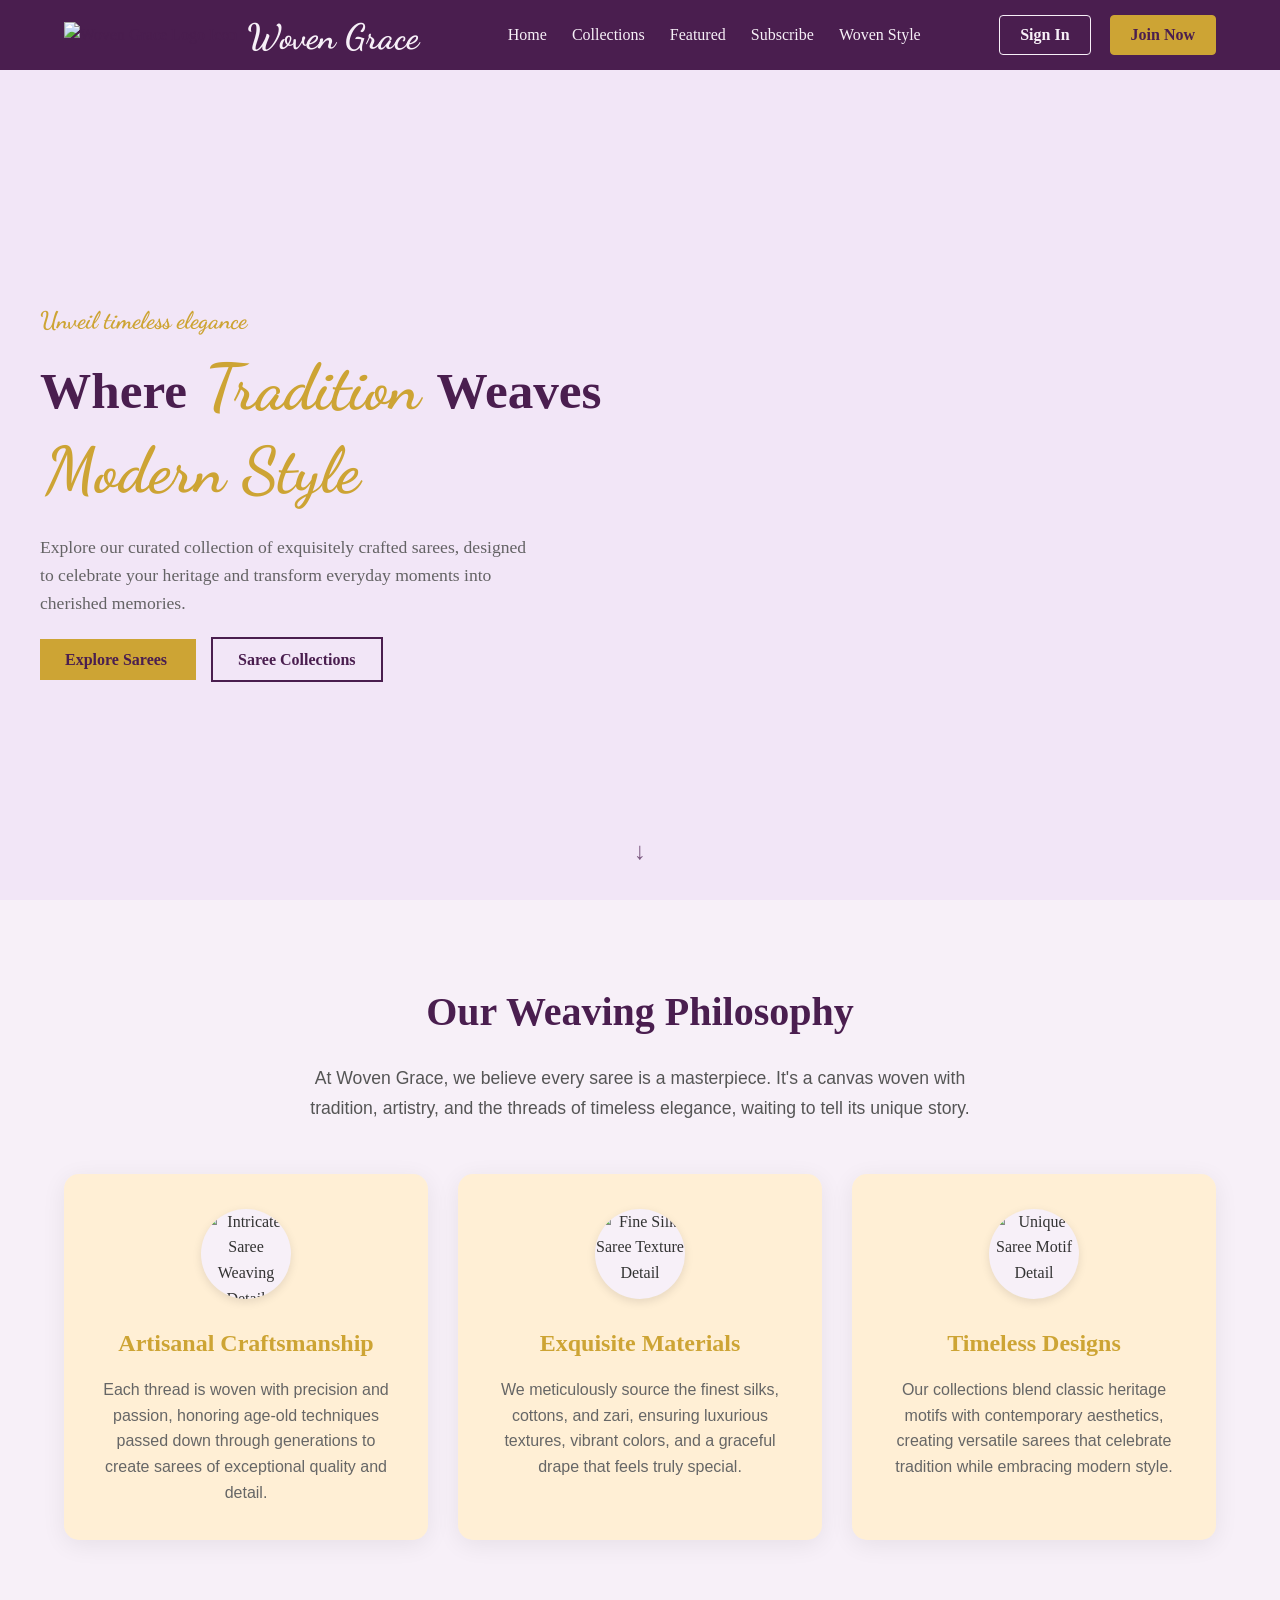
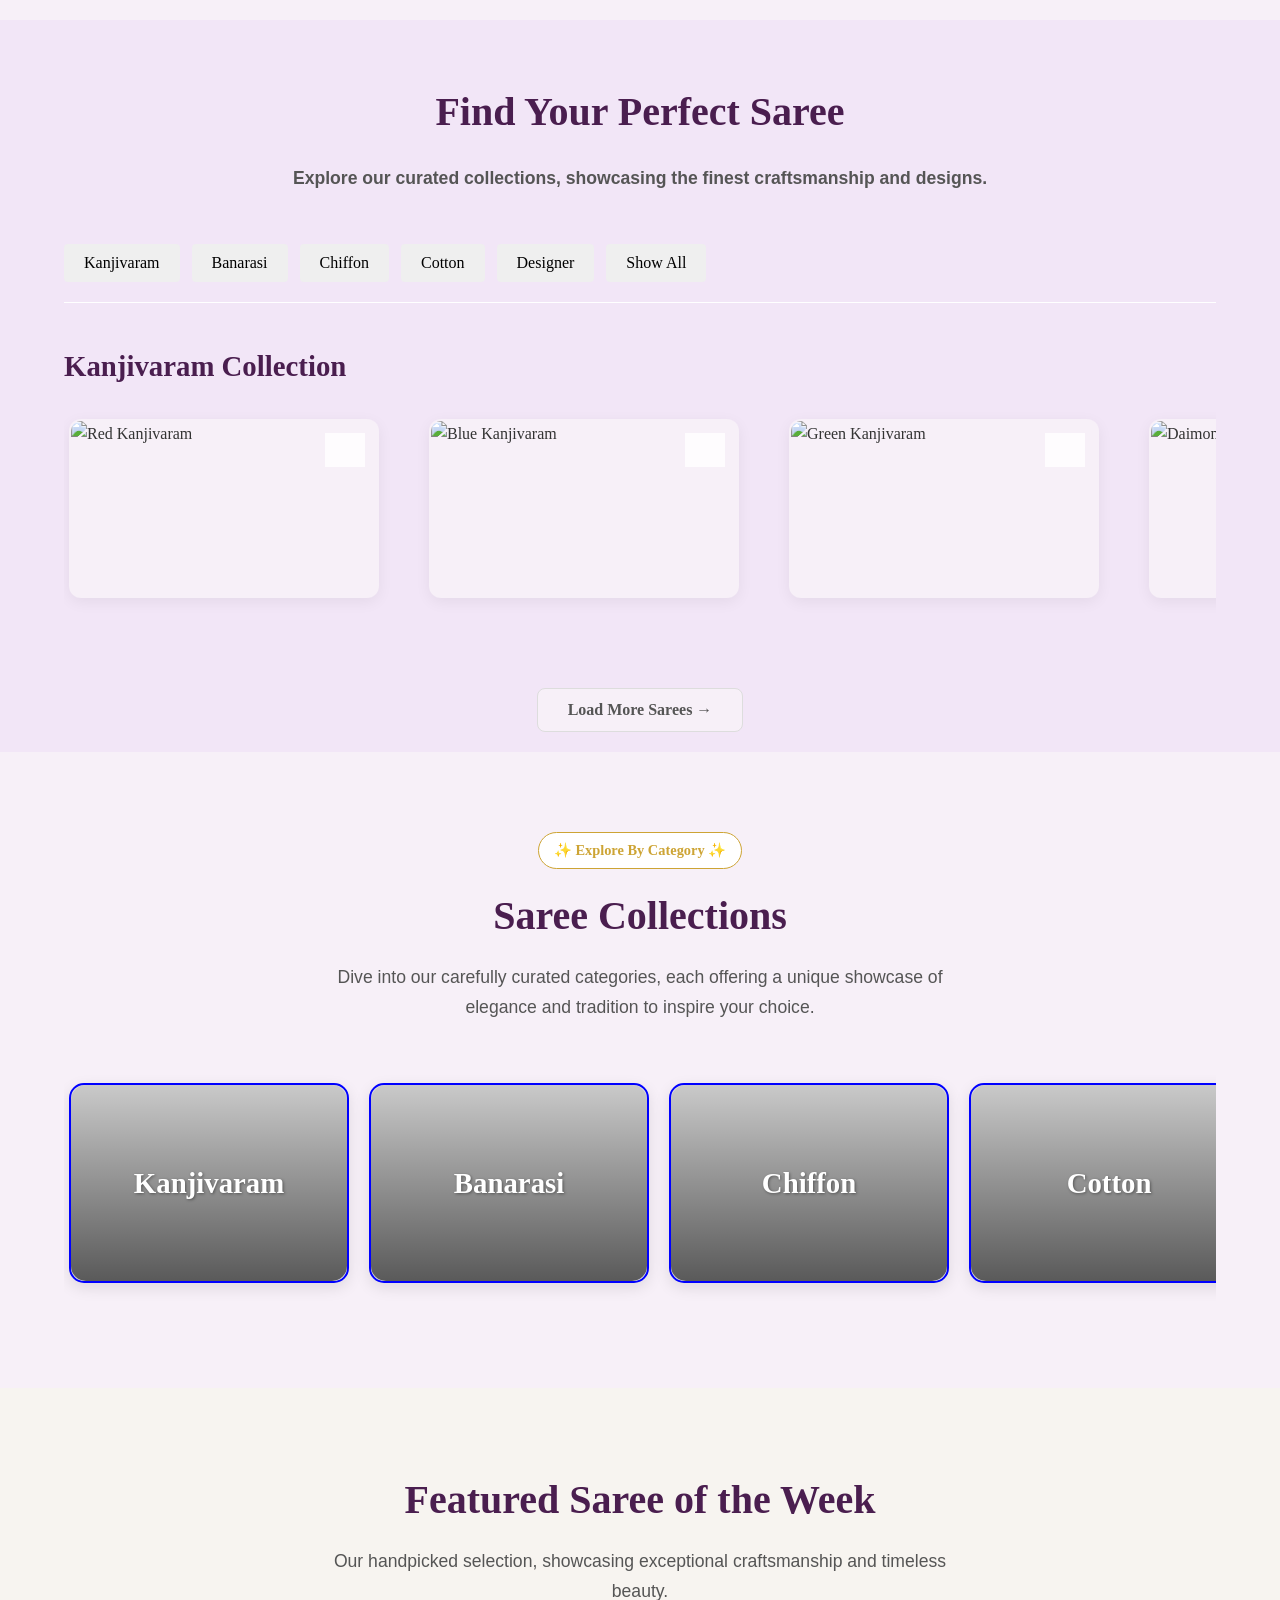
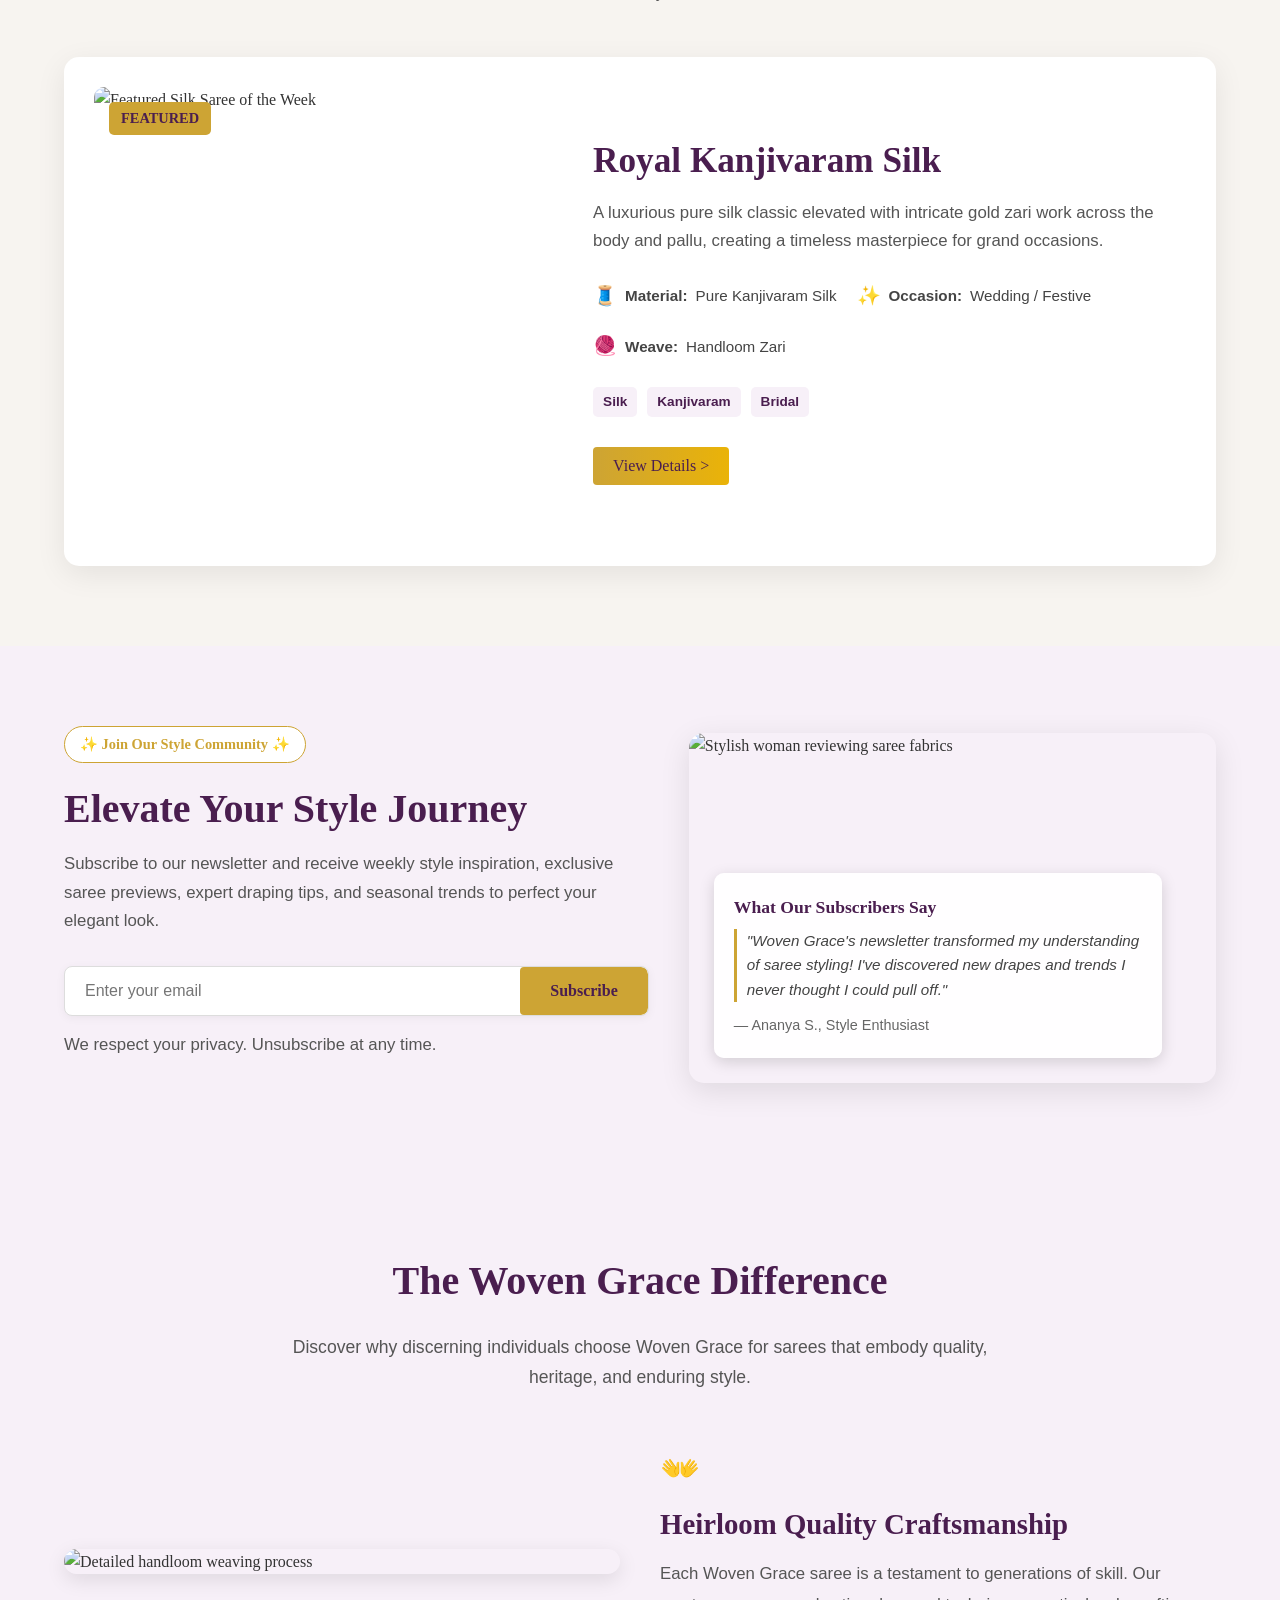
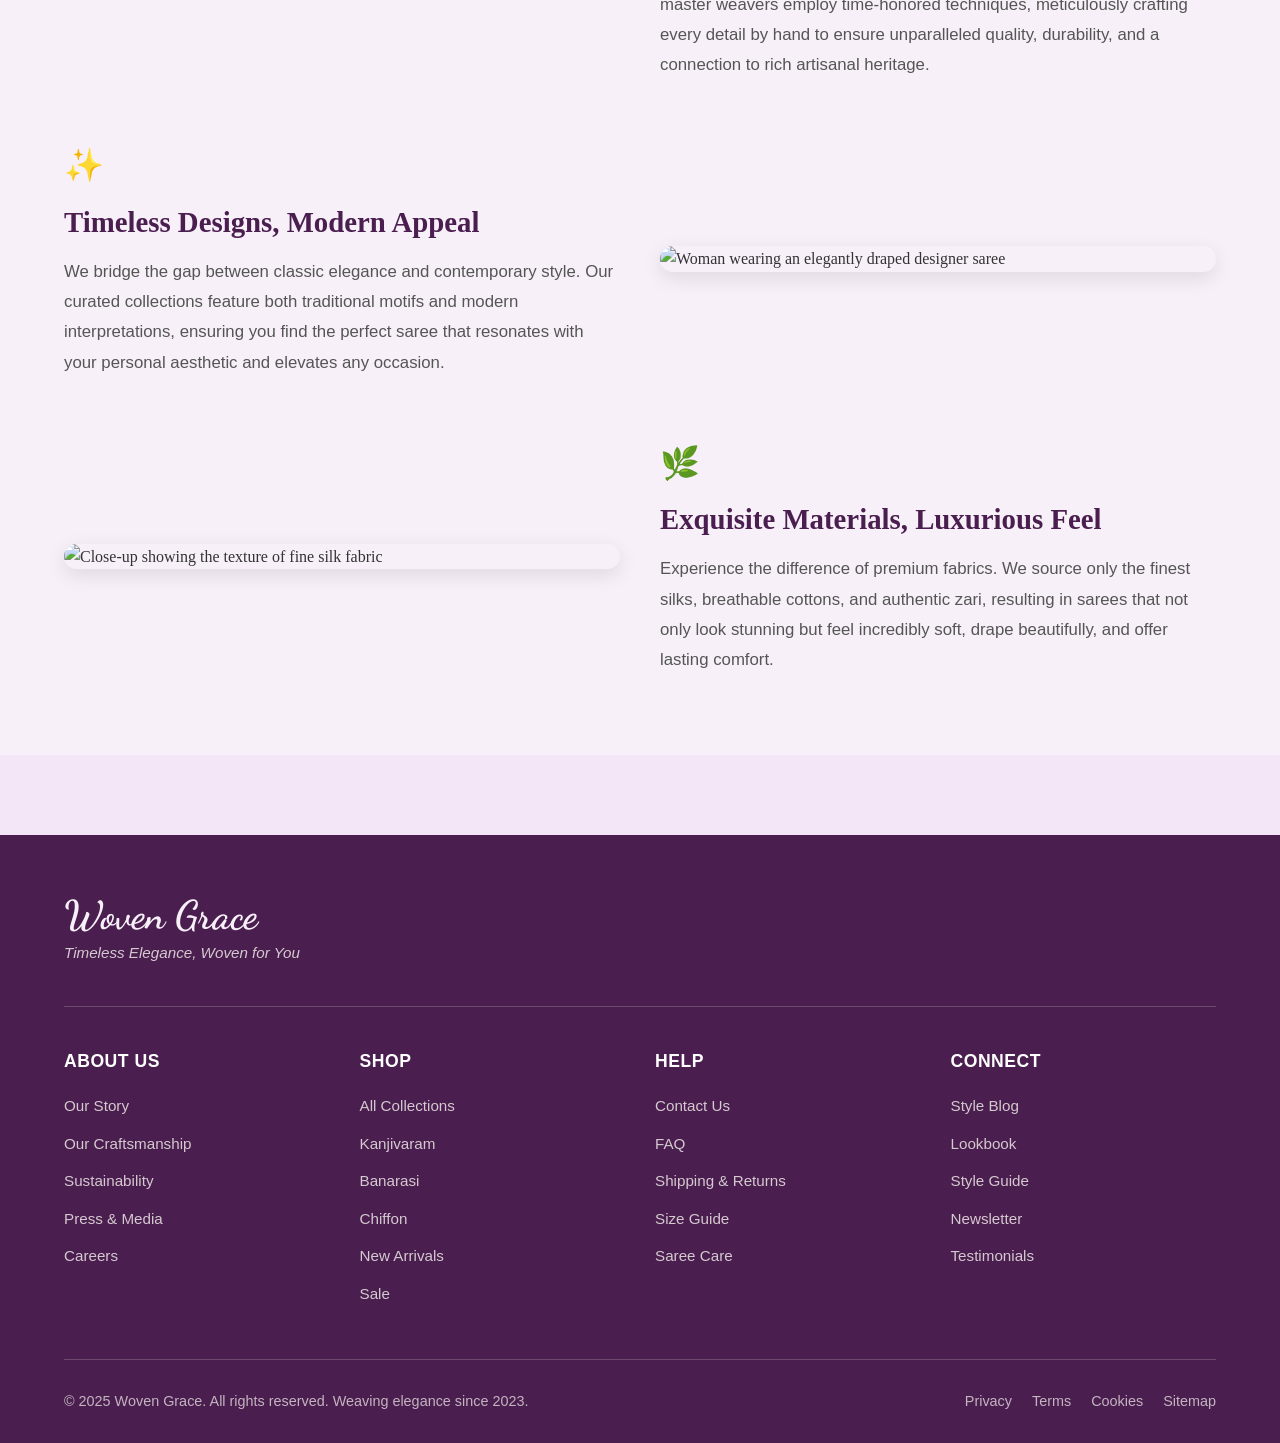
==== commit dabb5019: "code" ====
--- a/index.html
+++ b/index.html
@@ -396,7 +396,7 @@
                 <div class="featured-image-col">
                     <div class="featured-image-wrapper">
                          <!-- !!! Replace with your featured saree image !!! -->
-                        <img src="https://templeofnavratna.com/wp-content/uploads/2021/04/Red-Saree-Folded-scaled.jpg" alt="Featured Silk Saree of the Week">
+                        <img src="https://thenmozhidesigns.com/cdn/shop/files/3S2A1923copy.webp?v=1701426246&width=872" alt="Featured Silk Saree of the Week">
                         <span class="featured-tag">Featured</span>
                     </div>
                 </div>
@@ -612,8 +612,9 @@
                 </ul>
             </div>
         </div>
-    <!-- Add JavaScript right before closing </body> 
+    
     <script src="script.js"></script>
+    
 
 
 </body>
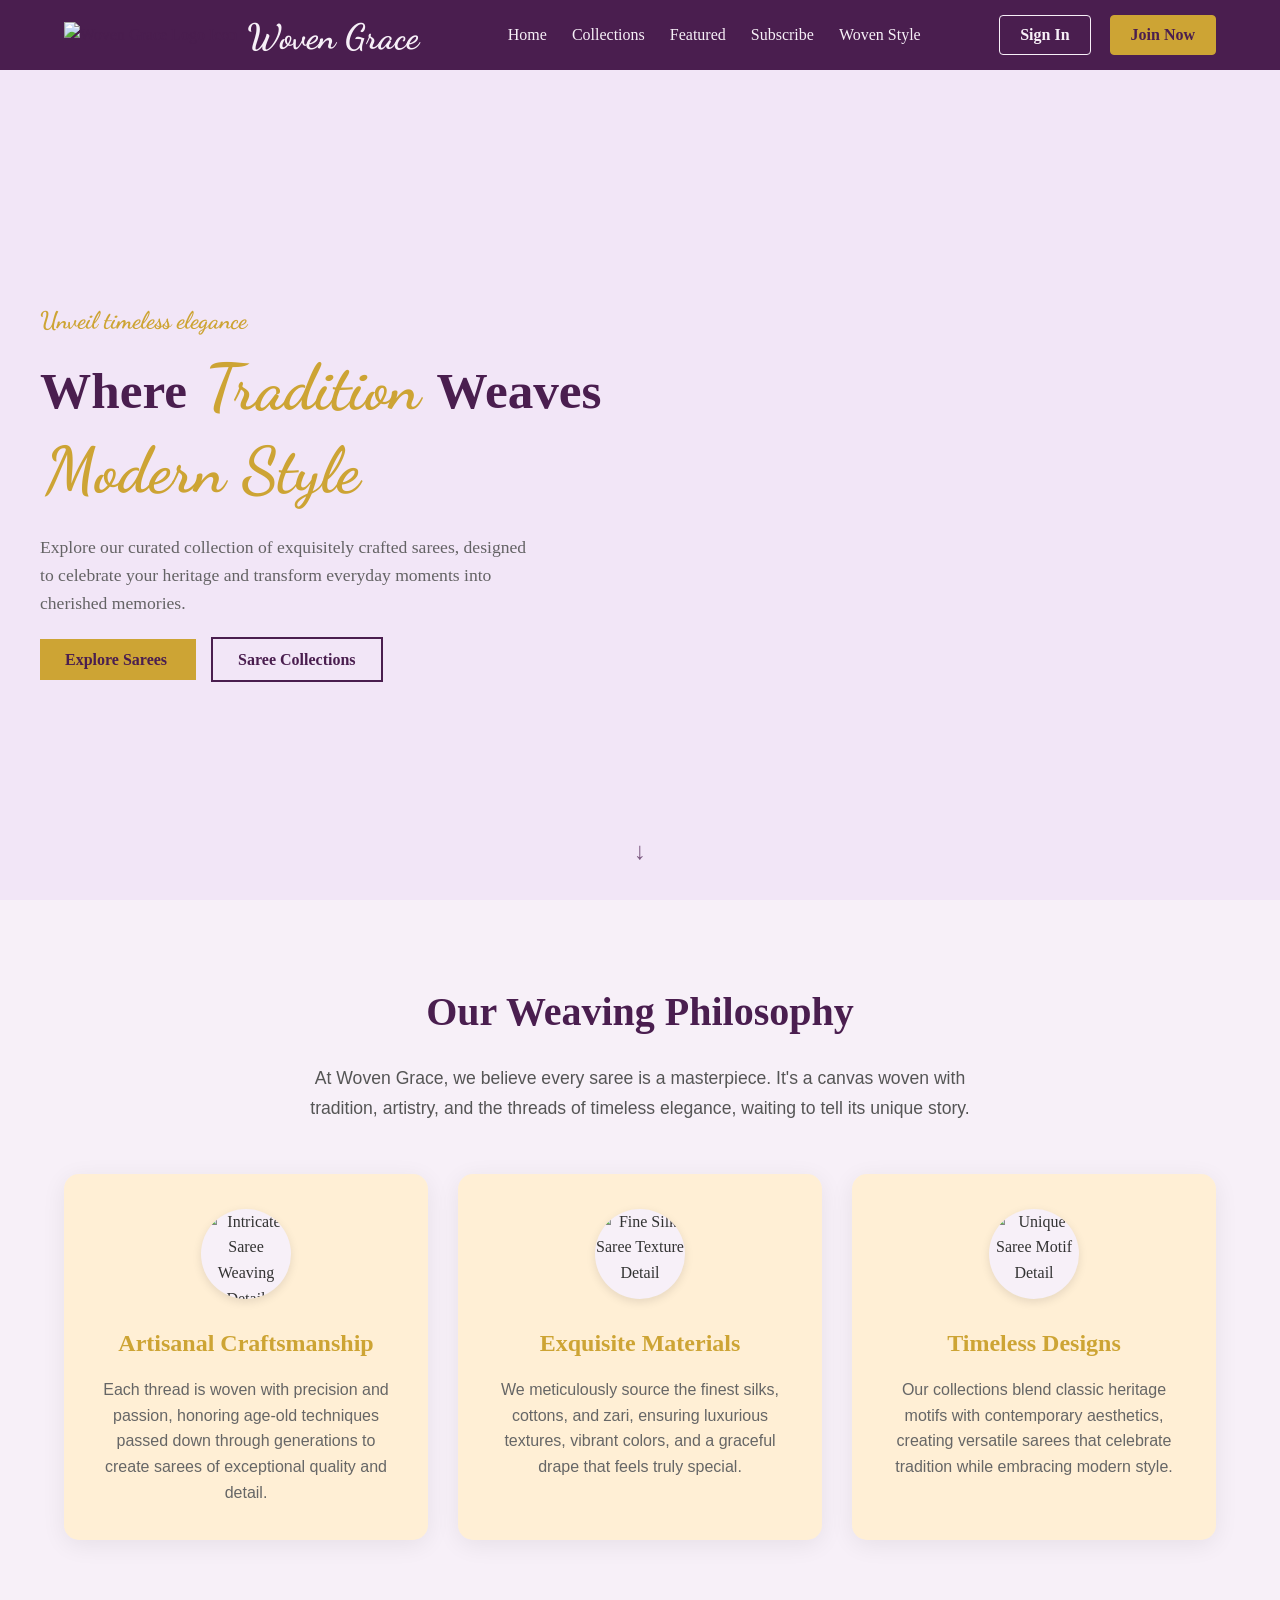
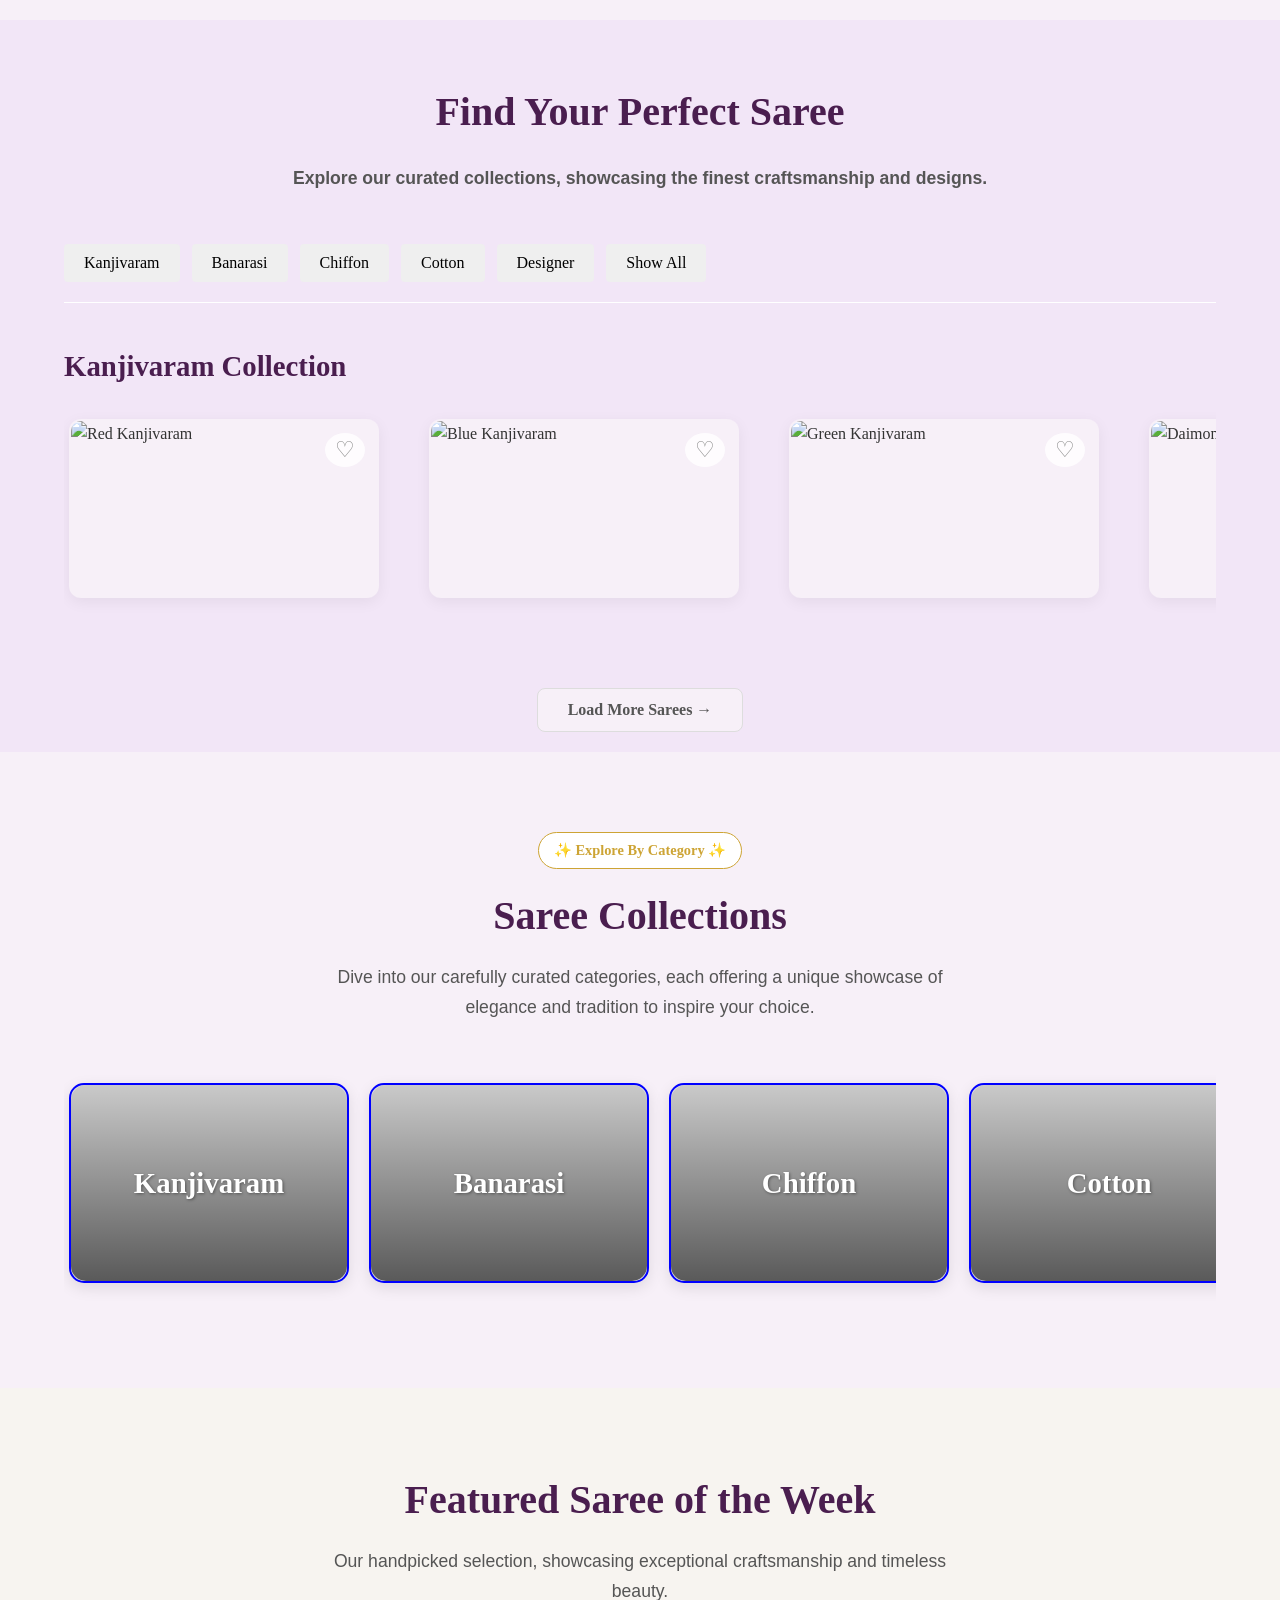
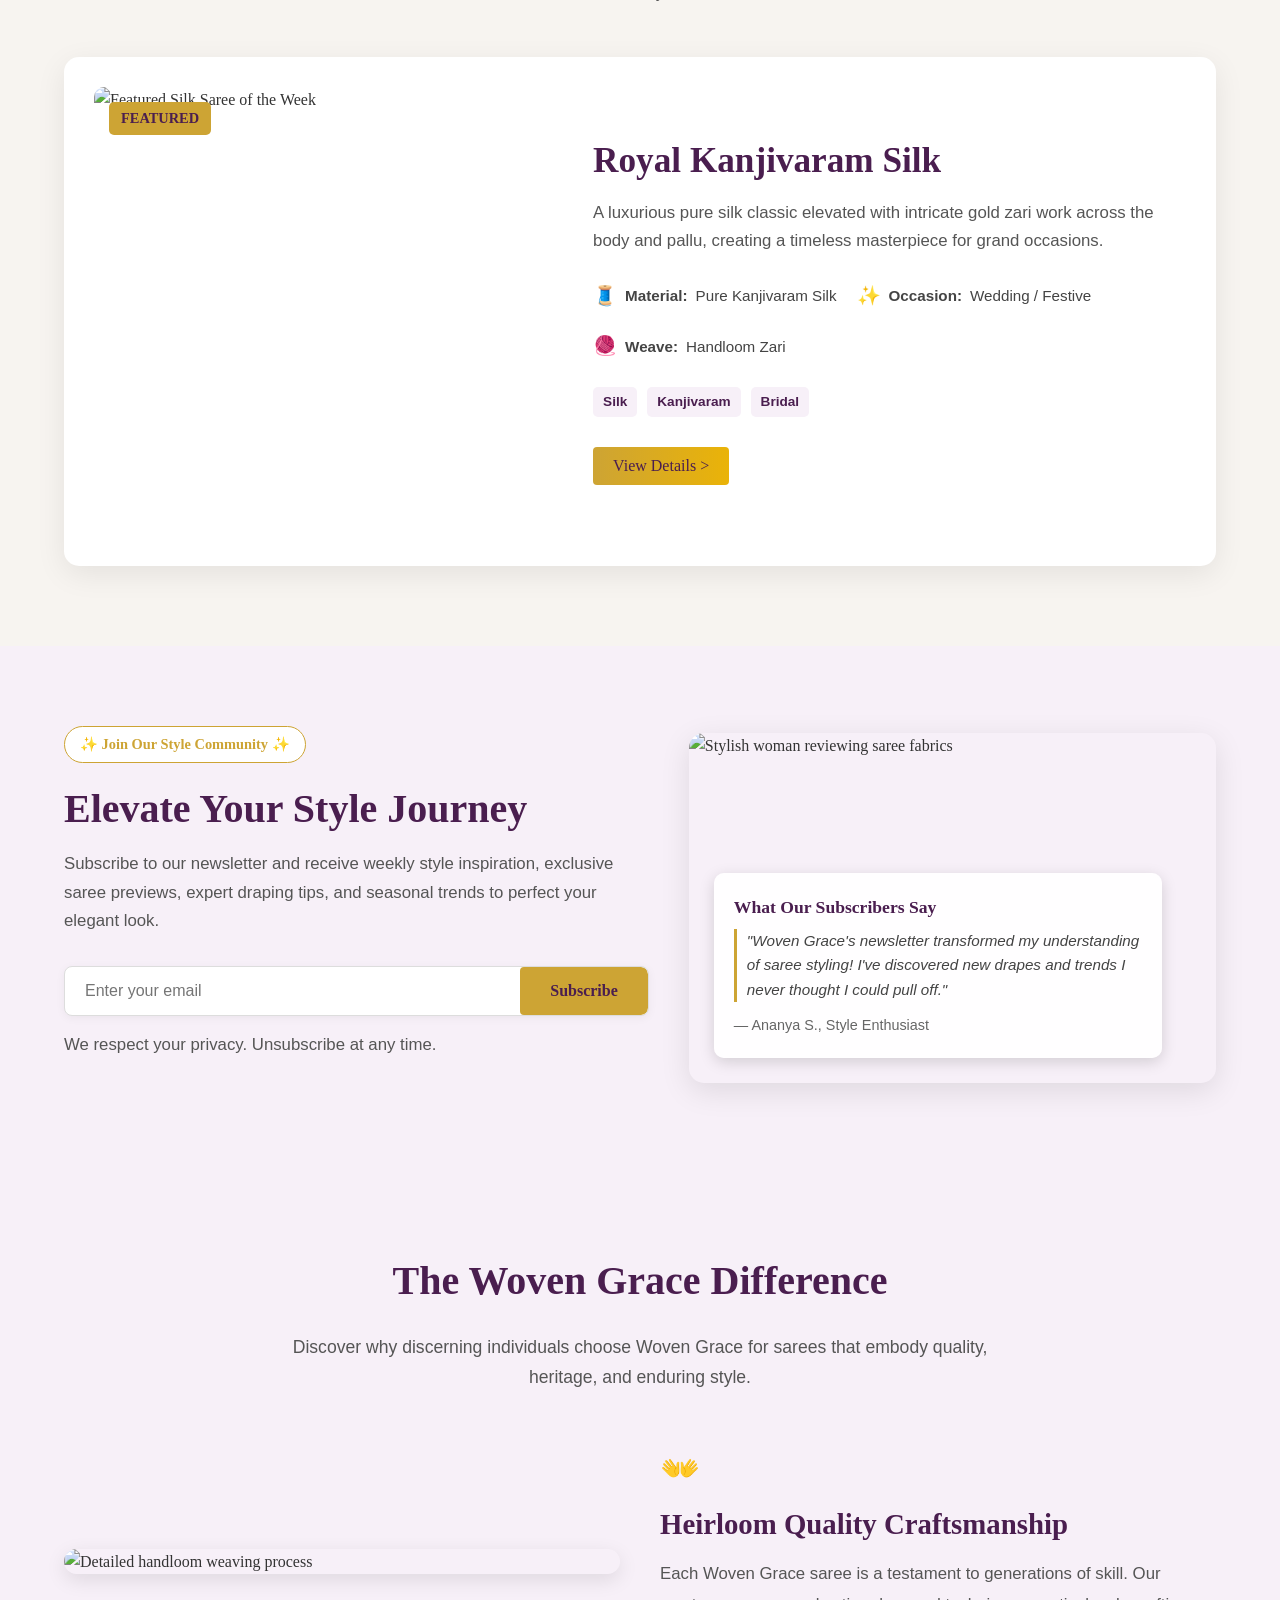
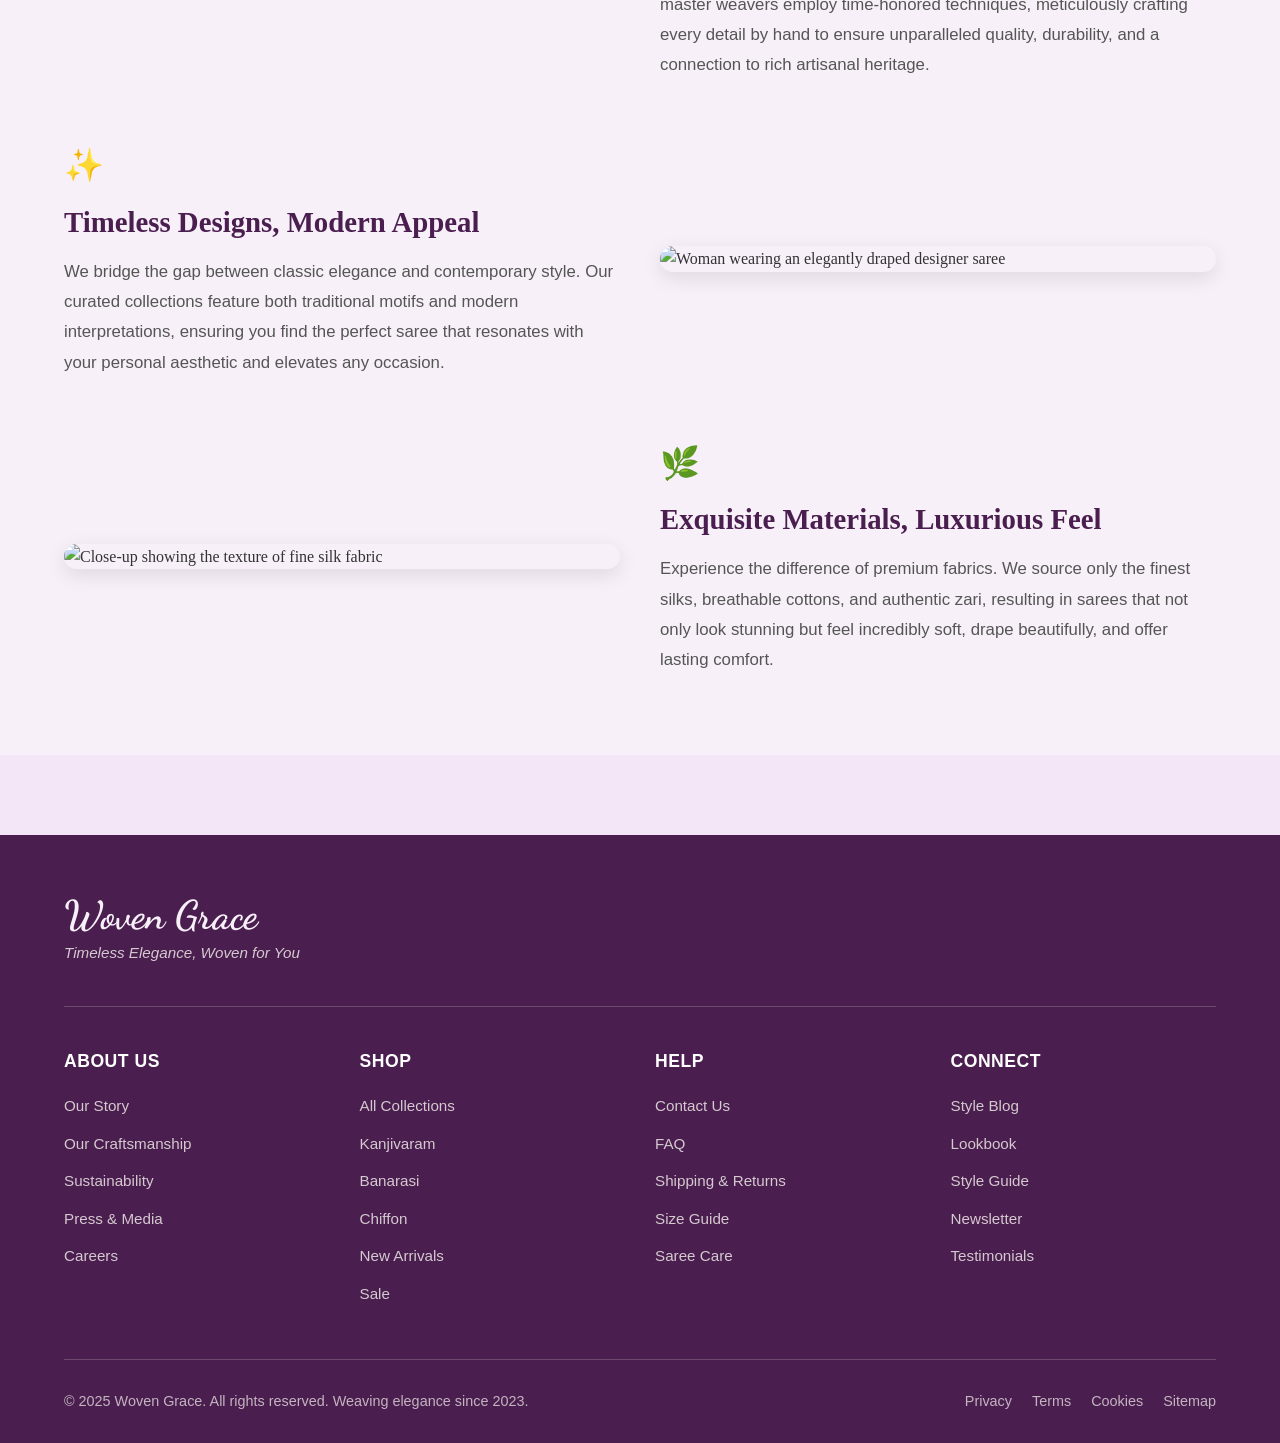
==== commit 7096dd7a: "code" ====
--- a/index.html
+++ b/index.html
@@ -18,14 +18,13 @@
         <div class="container header-container">
             <div class="logo">
                 <!-- Logo Image -->
-                <!-- !!! Replace 'logo-placeholder.png' with your actual logo file !!! -->
                 <img src="https://www.hobbycraft.co.uk/on/demandware.static/-/Sites-hobbycraft-uk-master/default/dw15dc6fa6/images/large/647153_1001_1_-poly-silk-satin-per-metre-blue_800.jpg" alt="Woven Grace Logo Icon">
                 <!-- Site Title Text -->
                 <span class="logo-text">Woven Grace</span>
             </div>
             <nav class="main-nav">
                 <ul>
-                    <li><a href="#">Home</a></li> <!-- Link to top or separate page -->
+                    <li><a href="#">Home</a></li> 
                     <!-- UPDATE href -->
                     <li><a href="#explore-categories">Collections</a></li>
                     <!-- UPDATE href -->
@@ -36,9 +35,9 @@
                 </ul>
             </nav>
             <div class="user-actions">
-                <!-- ADD ID HERE -->
+               
                 <button id="signin-btn-header" class="btn btn-signin">Sign In</button>
-                <!-- ADD ID HERE -->
+          
                 <button id="joinnow-btn-header" class="btn btn-join">Join Now</button>
             </div>
         </div>
@@ -49,7 +48,7 @@
         <!-- Background Elements -->
         <div class="hero-background">
             <!-- Saree Image -->
-            <!-- !!! Replace with your local path e.g., src="saree-background.jpg" !!! -->
+          
             <img
                 src="https://static.vecteezy.com/system/resources/previews/024/840/349/non_2x/closeup-of-rippled-white-silk-fabric-texture-background-free-photo.jpg" /* <-- TEMPORARY URL */
                 alt="Elegant Purple and Gold Woven Saree"
@@ -58,7 +57,7 @@
             <!-- Dark Overlay -->
             <div class="dark-overlay"></div>
         </div>
-            <!-- ... -->
+            
            <!-- Scroll Indicator - Ensure it's a link -->
            <div class="scroll-indicator">
                <a href="#philosophy" aria-label="Scroll down"> 
@@ -91,7 +90,6 @@
 
     </section>
 
-    <!-- Rest of the page content -->
         <!-- Weaving Philosophy Section - REVERTED to previous structure -->
          
     <section class="philosophy-section" id="philosophy">
@@ -153,7 +151,6 @@
                         Explore our curated collections, showcasing the finest craftsmanship and designs.
                     </p>
                 </div>
-                <!-- Optional: Keep search/main filters here if needed -->
             </div>
 
             <!-- Category Tags - UPDATED with data-target -->
@@ -187,7 +184,7 @@
                             <div class="card-content"> <div class="card-tags"><span class="tag">Silk</span></div> <h3>Azure Blue Kanjivaram</h3> <p class="card-description">Contrast border, zari.</p> <div class="card-info"><span class="price">$380</span></div> <button class="bookmark-btn">☆</button></div>
                         </div>
                         </a>
-                                                 <!-- Card 1.3 -->
+                         <!-- Card 1.3 -->
                         <div class="product-card" data-category="kanjivaram silk traditional">
                             <a href="saree-detail.html" class="product-card-link" id="3">
                             <div class="card-image"><img src="https://wholetex.sgp1.cdn.digitaloceanspaces.com/full/kanchivaram-green-silk-sarees-94.jpg" alt="Green Kanjivaram" class="product-card-link"> <button class="wishlist-btn">♡</button></div>
@@ -330,8 +327,9 @@
                     </div>
                  </div>
 
-            </div> <!-- End Saree Rows Container -->
-        </div> <!-- End Saree Rows Container -->
+            </div> 
+        </div> 
+        <!-- End Saree Rows Container -->
 
         <!-- Load More Button -->
         <div class="load-more-container">
@@ -381,8 +379,6 @@
         </div>
     </section>
     
-
-    <!-- You might add a Footer section after this -->
     <!-- Featured Saree Section -->
     <section class="featured-saree-section" id="featured-saree">
         <div class="container">
@@ -395,7 +391,6 @@
                 <!-- Left Column: Image -->
                 <div class="featured-image-col">
                     <div class="featured-image-wrapper">
-                         <!-- !!! Replace with your featured saree image !!! -->
                         <img src="https://thenmozhidesigns.com/cdn/shop/files/3S2A1923copy.webp?v=1701426246&width=872" alt="Featured Silk Saree of the Week">
                         <span class="featured-tag">Featured</span>
                     </div>
@@ -409,15 +404,15 @@
                     </p>
                     <div class="featured-info-pills">
                         <div>
-                            <span class="info-icon">🧵</span> <!-- Example Icon -->
+                            <span class="info-icon">🧵</span> 
                             <strong>Material:</strong> Pure Kanjivaram Silk
                         </div>
                          <div>
-                            <span class="info-icon">✨</span> <!-- Example Icon -->
+                            <span class="info-icon">✨</span> 
                             <strong>Occasion:</strong> Wedding / Festive
                         </div>
                          <div>
-                            <span class="info-icon">🧶</span> <!-- Example Icon -->
+                            <span class="info-icon">🧶</span> 
                             <strong>Weave:</strong> Handloom Zari
                         </div>
                     </div>
@@ -459,7 +454,6 @@
                 <!-- Right Column: Image & Testimonial -->
                 <div class="newsletter-image-col"  >
                     <div class="newsletter-image-wrapper">
-                        <!-- !!! Replace with a suitable image: elegant saree, model, fabric texture !!! -->
                         <img src="https://jogjakonveksi.id/wp-content/uploads/2024/04/Kain-termahal.jpg" alt="Stylish woman reviewing saree fabrics">
                         <div class="testimonial-box">
                             <h4>What Our Subscribers Say</h4>
@@ -532,10 +526,8 @@
     
 
     <!-- Footer Section -->
-    <!-- Footer Section would go here -->
-    <!-- Footer could go here -->
     </div> <!-- End Container -->
-</section> <!-- End Collections Section -->
+</section> 
         </div> <!-- End Container -->
     </section> <!-- End Collections Section -->
 
@@ -614,8 +606,6 @@
         </div>
     
     <script src="script.js"></script>
-    
-
 
 </body>
 </html>
--- a/style.css
+++ b/style.css
@@ -1,5 +1,5 @@
 html {
-    scroll-behavior: smooth; /* Ensure this rule exists */
+    scroll-behavior: smooth; 
 }
 
 :root {
@@ -14,8 +14,7 @@
     /* --- ADD THIS --- */
     --color-light-purple-bg: #f2e6f7; /* Example light purple */
 
-    /* Define Fonts */
-    /* ... rest of variables ... */
+
 }
 
 
@@ -201,7 +200,7 @@
     /* --- Keep the animation --- */
     animation: floatAnimationVeryFast 9s ease-in-out infinite;
 }
-    /* Remove specific partial positioning like 'right', 'max-width' */
+
 
 /* --- UPDATED Floating Animation Keyframes --- */
 @keyframes floatAnimation {
@@ -350,12 +349,6 @@
     .header-container { justify-content: space-between; }
 }
 
-/* --- Base Reset & Setup --- */
-/* ... (keep existing resets) ... */
-
-html {
-    scroll-behavior: smooth;
-}
 
 :root {
     /* Define Color Palette */
@@ -375,15 +368,6 @@
     --font-card-body: 'Lato', sans-serif;
 }
 
-/* ... (Keep existing body, a, ul, button, container styles) ... */
-
-/* --- Header Styling --- */
-/* ... (Keep existing header styles) ... */
-
-/* --- Hero Section Styling --- */
-/* ... (Keep existing hero styles) ... */
-
-/* Scroll indicator link style */
 .scroll-indicator a {
     color: inherit;
     text-decoration: none;
@@ -440,13 +424,6 @@
     transition: transform 0.4s ease, box-shadow 0.4s ease; /* Increased transition duration slightly */
 }
 
-/* Remove overlay style */
-/* .card::before { display: none; } */ /* No longer needed */
-
-/* Re-add individual card background image styles - THESE ARE NO LONGER USED */
-/* .card-craftsmanship { ... } */
-/* .card-materials { ... } */
-/* .card-design { ... } */
 
 /* Stagger animation delays */
 .card.delay-1 { animation-delay: 0.2s; }
@@ -479,8 +456,6 @@
     display: block;
 }
 
-/* Ensure card content is not positioned relatively/above overlay */
-/* .card h3, .card p { position: static; z-index: auto; } */ /* Reset if previously set */
 
 .card h3 {
     font-family: var(--font-section-title); /* Keep updated Font */
@@ -524,8 +499,6 @@
     .card p { font-size: 0.95rem; }
 }
 
-/* --- Saree Collections Section --- */
-/* ... (Keep existing .collections-section, .collections-header, filters, tags styles) ... */
 
 /* Product Grid - UPDATED for smaller cards */
 .product-grid {
@@ -736,10 +709,6 @@
     background-color: var(--color-light-purple-bg); /* << CHANGED HERE */
 }
 
-/* Keep the rest of the styles for this section */
-/* ... (.collections-header, .category-tags, .saree-row, .product-card, etc.) ... */
-/* Header styles remain mostly the same */
-.collections-header { /* ... keep styles ... */ }
 .collections-title-intro { /* ... keep styles ... */
     font-family: var(--font-section-title); /* Keep updated Font */
     font-size: 2.5rem;
@@ -748,10 +717,7 @@
     margin-bottom: 20px;
     text-align: center; /* Centered for collections */
 }
-.filter-controls { /* ... keep styles ... */ 
-}
-.search-bar { /* ... keep styles ... */ }
-.main-filters { /* ... keep styles ... */ }
+
 
 /* Category Tags styles remain the same */
 .category-tags {
@@ -762,11 +728,6 @@
     padding-bottom: 20px;
     border-bottom: 1px solid #fff;
 }
-.tag-btn { /* ... keep styles ... */ }
-.tag-btn.active { /* ... keep styles ... */ }
-
-
-/* --- NEW Styles for Horizontal Rows --- */
 
 .saree-row {
     margin-bottom: 40px; /* Space between rows */
@@ -790,19 +751,12 @@
     gap: 20px;             /* Use gap for spacing */
     /* Optional: Improve scrolling on touch devices */
     -webkit-overflow-scrolling: touch;
-    /* Optional: Hide scrollbar visually (might not work everywhere) */
-    /* scrollbar-width: none; /* Firefox */
-    /* &::-webkit-scrollbar { display: none; } /* Chrome/Safari/Edge */
 }
 
 /* Class to hide rows via JS */
 .hidden-row {
     display: none;
 }
-
-/* --- UPDATED Product Card Styles for Horizontal Row --- */
-/* --- Saree Collections Section --- */
-/* ... (Keep .collections-section, .collections-header, filters, tags styles) ... */
 
 /* --- Styles for Horizontal Rows --- */
 .saree-row {
@@ -887,16 +841,11 @@
     transform: scale(1.1);
 }
 
-/* Tag overlay styles remain the same */
-.tag-overlay { /* ... keep styles ... */ }
-
 /* Card Content - Adjusted padding, removed fixed height on description */
 .card-content {
     padding: 18px; /* Slightly increased padding */
     position: relative;
 }
-.card-tags { /* ... keep styles ... */ }
-.card-tags .tag { /* ... keep styles ... */ }
 
 .card-content h3 {
     font-family: var(--font-section-title);
@@ -930,8 +879,6 @@
     padding-top: 12px; /* Adjusted padding */
     border-top: 1px solid #eee;
 }
-.card-info .price { /* ... keep styles ... */ }
-.card-info .material { /* ... keep styles ... */ }
 
 /* UPDATED Bookmark button */
 .bookmark-btn {
@@ -1253,29 +1200,6 @@
     transition: all 0.3s ease;
 }
 
-.load-more-btn:hover { /* ... Keep hover styles ... */ }
-.load-more-btn:active { /* ... Keep active styles ... */ }
-
-/* --- Assign Background Images (Use your own relevant images!) --- */
-/* Replace URLs with your images */
-.category-block-kanjivaram {
-    background-image: url('https://images.unsplash.com/photo-1617196084221-767458c74d84?w=600&q=80'); /* Red silk texture */
-}
-.category-block-banarasi {
-     background-image: url('https://images.unsplash.com/photo-1591129798611-533139ab3569?w=600&q=80'); /* Brocade texture */
-}
-.category-block-chiffon {
-     background-image: url('https://images.unsplash.com/photo-1595107269894-1906f17f144f?w=600&q=80'); /* Light floral/flowy */
-}
-.category-block-cotton {
-     background-image: url('https://images.unsplash.com/photo-1561717504-6a4bccaf0d08?w=600&q=80'); /* Woven texture */
-}
-.category-block-designer {
-     background-image: url('https://images.unsplash.com/photo-1587497949159-57f59ba28df6?w=600&q=80'); /* Embellished/modern */
-}
-.category-block-party {
-     background-image: url('https://images.unsplash.com/photo-1543269865-cbf427effbad?w=600&q=80'); /* Festive/shiny */
-}
 
 /* --- Animation Keyframes & Delays --- */
 @keyframes fadeInUpCategory {
@@ -1309,12 +1233,6 @@
      .category-explore-section .section-title { font-size: 2rem;}
      .category-explore-section .section-intro { font-size: 0.95rem;}
 }
-
-/* --- Explore by Category Section --- */
-/* ... (Keep existing .category-explore-section, .explore-tag, .section-title, .section-intro styles) ... */
-/* --- Explore by Category Section --- */
-/* ... (Keep .category-explore-section, .explore-tag, .section-title, .section-intro styles) ... */
-
 /* UPDATED Category Grid - Simplified for Debugging */
 .category-grid {
     display: flex;          /* Use Flexbox */
@@ -1344,10 +1262,6 @@
     width: 280px;          /* Fixed width */
     flex: 0 0 auto;        /* Prevent shrinking/growing */
 
-    /* --- TEMPORARILY REMOVED ANIMATION --- */
-    /* opacity: 0; */
-    /* transform: translateY(20px); */
-    /* animation: fadeInUpCategory 0.7s ease forwards; */
     opacity: 1; /* Ensure visible */
     transform: translateY(0); /* Ensure in place */
     /* --- END TEMP REMOVAL --- */
@@ -1379,7 +1293,7 @@
 }
 
 /* --- Keep Background Image Assignments --- */
-/* !!! ENSURE THESE RULES EXIST AND HAVE VALID URLs !!! */
+
 .category-block-kanjivaram { background-image: url('https://cdn.shopify.com/s/files/1/0425/5858/7046/files/blog-Cover.jpg?v=1686995069'); }
 .category-block-banarasi { background-image: url('https://www.suratifabric.com/product-img/SOFT-BANARASI-SILK-SAREE-WITH--1605075082.jpeg'); }
 .category-block-chiffon { background-image: url('https://i.pinimg.com/originals/e4/37/a5/e437a5a8f16d6658763795fa381592ab.jpg'); }
@@ -1391,9 +1305,7 @@
     from { opacity: 0; transform: translateY(20px); }
     to { opacity: 1; transform: translateY(0); }
 }
-/* Remove delay classes temporarily if animation is disabled */
-/* .animate-category.delay-1 { animation-delay: 0.1s; } */
-/* ... etc ... */
+
 
 
 /* --- Keep Responsiveness --- */
@@ -1539,8 +1451,6 @@
      transform: translateY(-2px);
      box-shadow: 0 4px 8px rgba(0, 0, 0, 0.15);
 }
-/* Focus/Active states would also use filter or adjust the gradient */
-
 
 /* --- Responsiveness for Featured Section --- */
 @media (max-width: 768px) {
@@ -1753,12 +1663,10 @@
     .testimonial-box cite { font-size: 0.85rem; }
 }
 
-
-/* --- Why Choose Us Section --- */
 /* --- Why Choose Us Section --- */
 .why-choose-section {
     padding: 80px 0;
-    background-color: var(--color-cream); /* << CHANGED BACK HERE */
+    background-color: var(--color-cream); 
 }
 
 /* Keep the rest of the styles for this section (.feature-row, .feature-text, etc.) as they are */
@@ -1813,13 +1721,7 @@
     display: inline-block;
     font-size: 2rem; /* Size of the icon */
     margin-bottom: 10px;
-    /* Optional: Background circle like philosophy section */
-    /* background-color: var(--color-cream);
-    width: 60px;
-    height: 60px;
-    border-radius: 50%;
-    line-height: 60px;
-    text-align: center; */
+
 }
 
 .feature-text h3 {
@@ -1845,8 +1747,7 @@
     animation: fadeInSimple 1s ease forwards; /* Use a simple fade */
     animation-play-state: paused; /* Start paused */
 }
-/* Trigger animation when visible (using JS later if needed, or let it run on load) */
-/* For now, let's make it run after a delay */
+
 .animate-on-scroll-fade {
      animation-play-state: running;
      animation-fill-mode: both; /* Keep final state */
@@ -1910,8 +1811,6 @@
     margin-bottom: 5px;
     line-height: 1;
 }
-/* If using an image logo instead: */
-/* .footer-logo-area img { max-height: 40px; display: block; margin-bottom: 10px; } */
 
 .footer-logo-area .footer-tagline {
     font-size: 0.95rem;
@@ -2052,8 +1951,6 @@
     background-color: var(--color-purple-deep);
     color: var(--color-purple-deep);
 }
-/* (Ensure header text/button colors are light) */
-
 
 /* --- Hero Section Styling --- */
 .hero {
@@ -2101,15 +1998,6 @@
     /* Add padding-top to prevent content from going under the absolute header */
     padding-top: 80px; /* Adjust this value based on your header height */
 }
-
-/* --- REMOVE Hero Background Elements Styles --- */
-/* Delete or comment out these rules entirely: */
-/*
-.hero-background { ... }
-.floating-saree { ... }
-.dark-overlay { ... }
-@keyframes floatAnimation { ... }
-*/
 
 @keyframes weaveFloat {
     0% {
@@ -2233,11 +2121,7 @@
     opacity: 0.7;
     animation: bounce 2s infinite ease-in-out;
 }
-/* Keep @keyframes bounce */
-
-/* --- Saree Detail Page Specific Styles --- */
-
-/* Optional Simple Header */
+
 .simple-header {
     position: static; /* Not absolute */
     background-color: var(--color-purple-deep);
@@ -2530,5 +2414,143 @@
      .review-header { font-size: 0.9rem;}
      .review-text { font-size: 0.9rem;}
 }
-/* Ensure this CSS rule exists */
-
+
+/* The Overlay (background dimmer) */
+.modal-overlay {
+    display: none; /* Hidden by default - JS changes this to flex */
+    position: fixed; /* Stay in place even when scrolling */
+    inset: 0; /* Cover the entire viewport (top: 0; right: 0; bottom: 0; left: 0;) */
+    background-color: rgba(0, 0, 0, 0.6); /* Semi-transparent black background */
+    z-index: 1000; /* Ensure it's on top of other content */
+
+    /* Flexbox to center the content box */
+    justify-content: center;
+    align-items: center;
+
+    /* Optional: Add transition for fade-in */
+    opacity: 0;
+    transition: opacity 0.3s ease-in-out;
+}
+
+/* Style to add via JS for fade-in (Optional) */
+.modal-overlay.is-visible {
+    opacity: 1;
+}
+
+/* The Content Box (the actual pop-up window) */
+.modal-content {
+    background-color: #ffffff; /* White background */
+    padding: 30px 40px; /* Padding inside the box */
+    border-radius: 8px; /* Rounded corners */
+    box-shadow: 0 5px 15px rgba(0,0,0,0.2);
+    position: relative; /* Needed for absolute positioning of the close button */
+    width: 90%; /* Max width relative to viewport */
+    max-width: 500px; /* Maximum width of the modal */
+    max-height: 90vh; /* Maximum height relative to viewport */
+    overflow-y: auto; /* Add scrollbar if content is too tall */
+
+    /* Optional: Add animation */
+    transform: translateY(-20px) scale(0.95);
+    transition: transform 0.3s ease-out;
+}
+
+/* Style to add via JS for animation (Optional) */
+.modal-overlay.is-visible .modal-content {
+     transform: translateY(0) scale(1);
+}
+
+/* Close Button (X) */
+.modal-close-btn {
+    position: absolute;
+    top: 10px;
+    right: 15px;
+    background: none;
+    border: none;
+    font-size: 1.8rem; /* Make the 'X' larger */
+    color: #888;
+    cursor: pointer;
+    line-height: 1;
+    padding: 5px;
+    transition: color 0.2s ease;
+}
+
+.modal-close-btn:hover {
+    color: #333;
+}
+
+/* Styling for content inside the modal */
+.modal-content h2 {
+    margin-top: 0;
+    margin-bottom: 1.5rem;
+    color: var(--color-purple-deep); /* Use your theme color */
+    text-align: center;
+}
+
+.modal-content form {
+    display: flex;
+    flex-direction: column;
+    gap: 1rem;
+}
+
+.modal-content .form-group label {
+    display: block;
+    margin-bottom: 0.5rem;
+    font-weight: 600;
+    color: #555;
+}
+
+.modal-content .form-group input[type="text"],
+.modal-content .form-group input[type="email"],
+.modal-content .form-group input[type="password"] {
+    width: 100%;
+    padding: 10px 12px;
+    border: 1px solid #ccc;
+    border-radius: 4px;
+    font-size: 1rem;
+    box-sizing: border-box; /* Include padding in width */
+}
+
+.modal-content .form-group input:focus {
+     border-color: var(--color-purple-deep);
+     outline: none;
+     box-shadow: 0 0 0 2px rgba(74, 20, 140, 0.2); /* Adjust color */
+}
+
+
+.modal-content .btn-submit-modal { /* Style submit button inside modal */
+    padding: 12px 20px;
+    background-color: var(--color-gold-accent); /* Use your theme colors */
+    color: var(--color-purple-deep);
+    border: none;
+    border-radius: 6px;
+    font-size: 1rem;
+    font-weight: 700;
+    cursor: pointer;
+    transition: background-color 0.3s ease;
+    margin-top: 0.5rem;
+}
+
+.modal-content .btn-submit-modal:hover {
+     filter: brightness(0.9); /* Example hover */
+}
+
+/* Styling for the switch links (e.g., "Don't have account?") */
+.modal-content p {
+    text-align: center;
+    margin-top: 1.5rem;
+    font-size: 0.9rem;
+    color: #666;
+}
+
+.modal-content .switch-link-btn { /* Style the button-like links */
+    background: none;
+    border: none;
+    color: var(--color-gold-accent); /* Link color */
+    font-weight: 600;
+    cursor: pointer;
+    text-decoration: underline;
+    padding: 0;
+}
+.modal-content .switch-link-btn:hover {
+    color: var(--color-purple-deep);
+}
